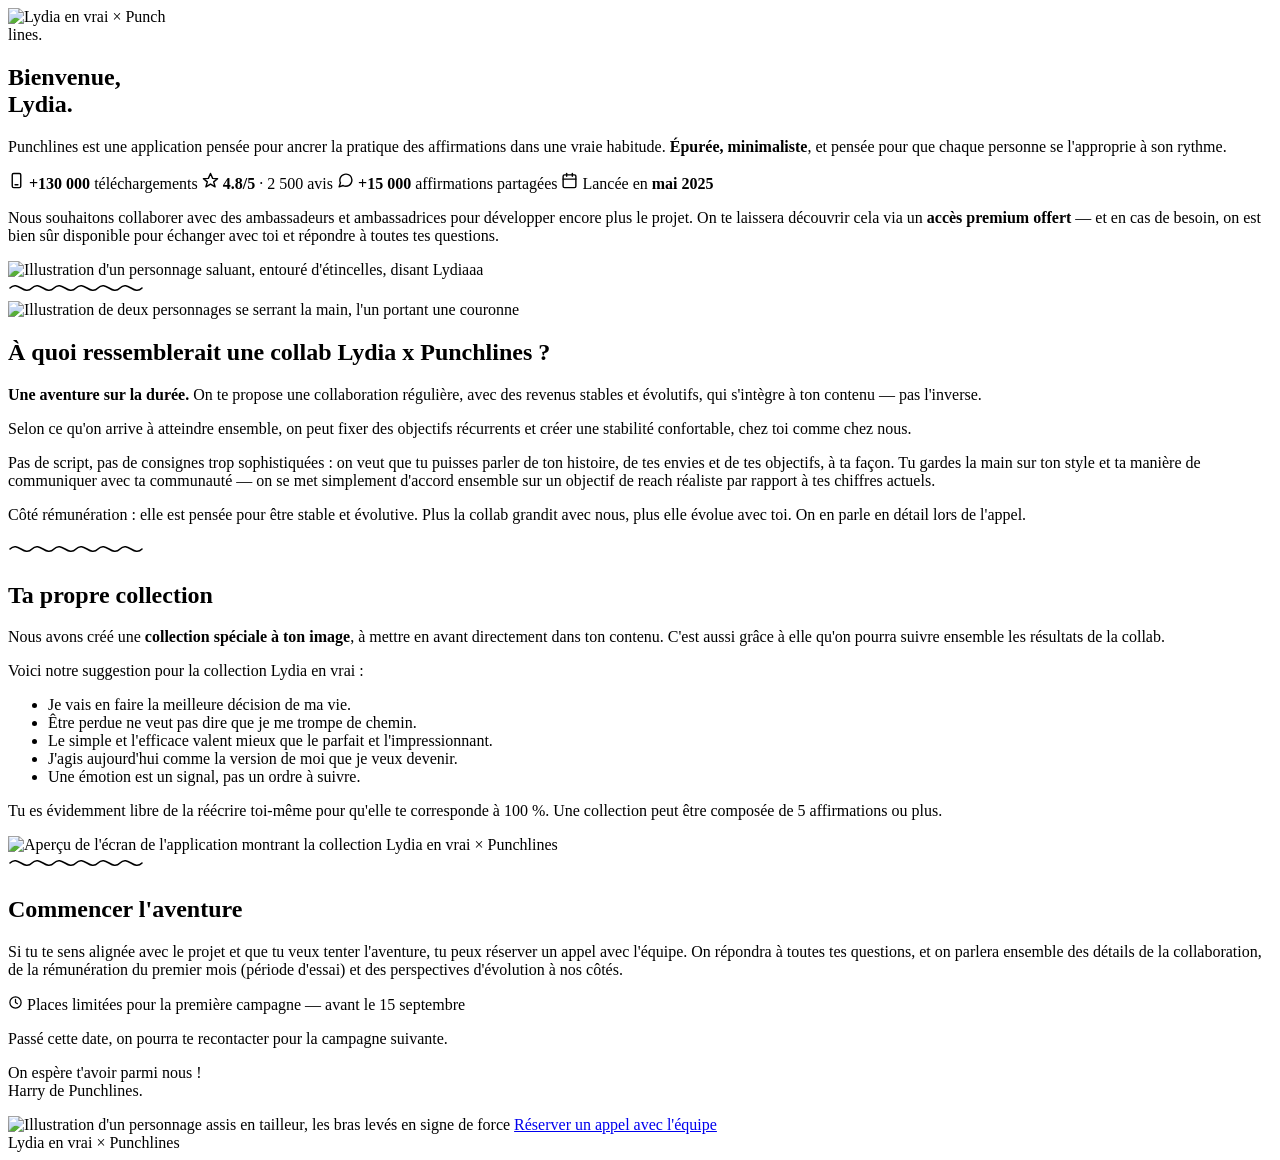
==== lydiaenvrai/index.html @ 7f435efa "Create index.html" ====
<!doctype html>
<html lang="fr">
<head>
<meta charset="UTF-8">
<meta name="viewport" content="width=device-width, initial-scale=1">
<title>Lydia en vrai × Punchlines — Une collab à ton image</title>
<meta name="description" content="Punchlines invite Lydia en vrai à rejoindre l'aventure : collab régulière, collection d'affirmations personnalisée et rémunération évolutive.">
<link rel="preconnect" href="https://fonts.googleapis.com">
<link rel="preconnect" href="https://fonts.gstatic.com" crossorigin>
<link href="https://fonts.googleapis.com/css2?family=Baloo+2:wght@500;600;700;800&family=Fraunces:ital,wght@0,600;0,700;1,500&family=Caveat:wght@600&family=Inter:wght@400;500;600&display=swap" rel="stylesheet">
<link rel="stylesheet" href="styles.css?v=5">
</head>
<body>

<header class="top wrap">
  <div class="wordmark">
    <img src="images/lydiaenvrai_logo.png" alt="Lydia en vrai" class="logo-img">
    <span class="x">×</span>
    <span class="punch">Punch<br>lines.</span>
  </div>
</header>

<main>

  <!-- HERO -->
  <section class="hero wrap">
    <div class="copy">
      <h1>Bienvenue,<br>Lydia.</h1>
      <p class="lede">
        Punchlines est une application pensée pour ancrer la pratique des affirmations
        dans une vraie habitude. <strong>Épurée, minimaliste</strong>, et pensée pour que
        chaque personne se l'approprie à son rythme.
      </p>
      <div class="stats">
        <span class="stat">
          <svg width="17" height="17" viewBox="0 0 24 24" fill="none" stroke="currentColor" stroke-width="2" stroke-linecap="round"><rect x="6" y="2" width="12" height="20" rx="2"/><line x1="10" y1="18" x2="14" y2="18"/></svg>
          <b>+130 000</b> téléchargements
        </span>
        <span class="stat">
          <svg width="17" height="17" viewBox="0 0 24 24" fill="none" stroke="currentColor" stroke-width="2" stroke-linecap="round" stroke-linejoin="round"><polygon points="12 2 15 9 22 9.5 16.5 14 18.5 21 12 17 5.5 21 7.5 14 2 9.5 9 9"/></svg>
          <b>4.8/5</b> · 2 500 avis
        </span>
        <span class="stat">
          <svg width="17" height="17" viewBox="0 0 24 24" fill="none" stroke="currentColor" stroke-width="2" stroke-linecap="round" stroke-linejoin="round"><path d="M21 11.5a8.38 8.38 0 0 1-.9 3.8 8.5 8.5 0 0 1-7.6 4.7 8.38 8.38 0 0 1-3.8-.9L3 21l1.9-5.7a8.38 8.38 0 0 1-.9-3.8 8.5 8.5 0 0 1 4.7-7.6 8.38 8.38 0 0 1 3.8-.9h.5a8.48 8.48 0 0 1 8 8v.5z"/></svg>
          <b>+15 000</b> affirmations partagées
        </span>
        <span class="stat">
          <svg width="17" height="17" viewBox="0 0 24 24" fill="none" stroke="currentColor" stroke-width="2" stroke-linecap="round" stroke-linejoin="round"><rect x="3" y="4" width="18" height="18" rx="2"/><line x1="16" y1="2" x2="16" y2="6"/><line x1="8" y1="2" x2="8" y2="6"/><line x1="3" y1="10" x2="21" y2="10"/></svg>
          Lancée en <b>mai 2025</b>
        </span>
      </div>
      <p class="lede ambass">
        Nous souhaitons collaborer avec des ambassadeurs et ambassadrices pour
        développer encore plus le projet. On te laissera découvrir cela via un
        <strong>accès premium offert</strong> — et en cas de besoin, on est bien sûr
        disponible pour échanger avec toi et répondre à toutes tes questions.
      </p>
    </div>
    <div class="hero-art">
      <img src="images/bienvenue.png" alt="Illustration d'un personnage saluant, entouré d'étincelles, disant Lydiaaa">
    </div>
  </section>

  <div class="divider" aria-hidden="true">
    <svg width="140" height="18" viewBox="0 0 140 18" fill="none" stroke="currentColor" stroke-width="1.6">
      <path d="M2 9c8-8 14 8 22 0s14 8 22 0 14 8 22 0 14 8 22 0 14 8 22 0 14 8 22 0" stroke-linecap="round"/>
    </svg>
  </div>

  <!-- COLLAB -->
  <section class="block wrap" id="collab">
    <div class="split reverse">
      <div class="art">
        <img src="images/handshake2.png" alt="Illustration de deux personnages se serrant la main, l'un portant une couronne">
      </div>
      <div class="copy">
        <h2>À quoi ressemblerait une collab Lydia x Punchlines ?</h2>
        <p>
          <strong>Une aventure sur la durée.</strong> On te propose une collaboration
          régulière, avec des revenus stables et évolutifs, qui s'intègre à ton contenu —
          pas l'inverse.
        </p>
        <p>
          Selon ce qu'on arrive à atteindre ensemble, on peut fixer des objectifs
          récurrents et créer une stabilité confortable, chez toi comme chez nous.
        </p>
        <p>
          Pas de script, pas de consignes trop sophistiquées : on veut que tu puisses
          parler de ton histoire, de tes envies et de tes objectifs, à ta façon. Tu gardes
          la main sur ton style et ta manière de communiquer avec ta communauté — on se
          met simplement d'accord ensemble sur un objectif de reach réaliste par rapport
          à tes chiffres actuels.
        </p>
        <p>
          Côté rémunération : elle est pensée pour être stable et évolutive. Plus la
          collab grandit avec nous, plus elle évolue avec toi. On en parle en détail
          lors de l'appel.
        </p>
      </div>
    </div>
  </section>

  <div class="divider" aria-hidden="true">
    <svg width="140" height="18" viewBox="0 0 140 18" fill="none" stroke="currentColor" stroke-width="1.6">
      <path d="M2 9c8-8 14 8 22 0s14 8 22 0 14 8 22 0 14 8 22 0 14 8 22 0 14 8 22 0" stroke-linecap="round"/>
    </svg>
  </div>

  <!-- COLLECTION -->
  <section class="block wrap" id="collection">
    <div class="split">
      <div class="copy">
        <h2>Ta propre collection</h2>
        <p>
          Nous avons créé une <strong>collection spéciale à ton image</strong>, à mettre
          en avant directement dans ton contenu. C'est aussi grâce à elle qu'on pourra
          suivre ensemble les résultats de la collab.
        </p>
        <p>Voici notre suggestion pour la collection Lydia en vrai :</p>
        <ul class="affirmations">
          <li>Je vais en faire la meilleure décision de ma vie.</li>
          <li>Être perdue ne veut pas dire que je me trompe de chemin.</li>
          <li>Le simple et l'efficace valent mieux que le parfait et l'impressionnant.</li>
          <li>J'agis aujourd'hui comme la version de moi que je veux devenir.</li>
          <li>Une émotion est un signal, pas un ordre à suivre.</li>
        </ul>
        <p class="note">
          Tu es évidemment libre de la réécrire toi-même pour qu'elle te corresponde à
          100&nbsp;%. Une collection peut être composée de 5 affirmations ou plus.
        </p>
      </div>
      <div class="art">
        <img src="images/illu_collection_lydia.png" alt="Aperçu de l'écran de l'application montrant la collection Lydia en vrai × Punchlines">
      </div>
    </div>
  </section>

  <div class="divider" aria-hidden="true">
    <svg width="140" height="18" viewBox="0 0 140 18" fill="none" stroke="currentColor" stroke-width="1.6">
      <path d="M2 9c8-8 14 8 22 0s14 8 22 0 14 8 22 0 14 8 22 0 14 8 22 0 14 8 22 0" stroke-linecap="round"/>
    </svg>
  </div>

  <!-- CTA -->
  <section class="block wrap" id="commencer">
    <div class="cta">
      <div class="copy">
        <h2>Commencer l'aventure</h2>
        <p>
          Si tu te sens alignée avec le projet et que tu veux tenter l'aventure, tu peux
          réserver un appel avec l'équipe. On répondra à toutes tes questions, et on
          parlera ensemble des détails de la collaboration, de la rémunération du premier
          mois (période d'essai) et des perspectives d'évolution à nos côtés.
        </p>
        <span class="deadline">
          <svg width="15" height="15" viewBox="0 0 24 24" fill="none" stroke="currentColor" stroke-width="2" stroke-linecap="round" stroke-linejoin="round"><circle cx="12" cy="12" r="9"/><polyline points="12 7 12 12 15 14"/></svg>
          Places limitées pour la première campagne — avant le 15 septembre
        </span>
        <p class="note">Passé cette date, on pourra te recontacter pour la campagne suivante.</p>
        <p class="sign">
          <span class="sign-line">On espère t'avoir parmi nous !</span><br>
          <span class="sign-name">Harry de Punchlines.</span>
        </p>
      </div>
      <div class="art">
        <img src="images/meditation.png" alt="Illustration d'un personnage assis en tailleur, les bras levés en signe de force">
        <a class="btn" href="https://calendly.com/thepunchlines-app/30min" target="_blank" rel="noopener">Réserver un appel avec l'équipe</a>
      </div>
    </div>
  </section>

</main>

<footer class="wrap">
  Lydia en vrai × Punchlines
</footer>

</body>
</html>
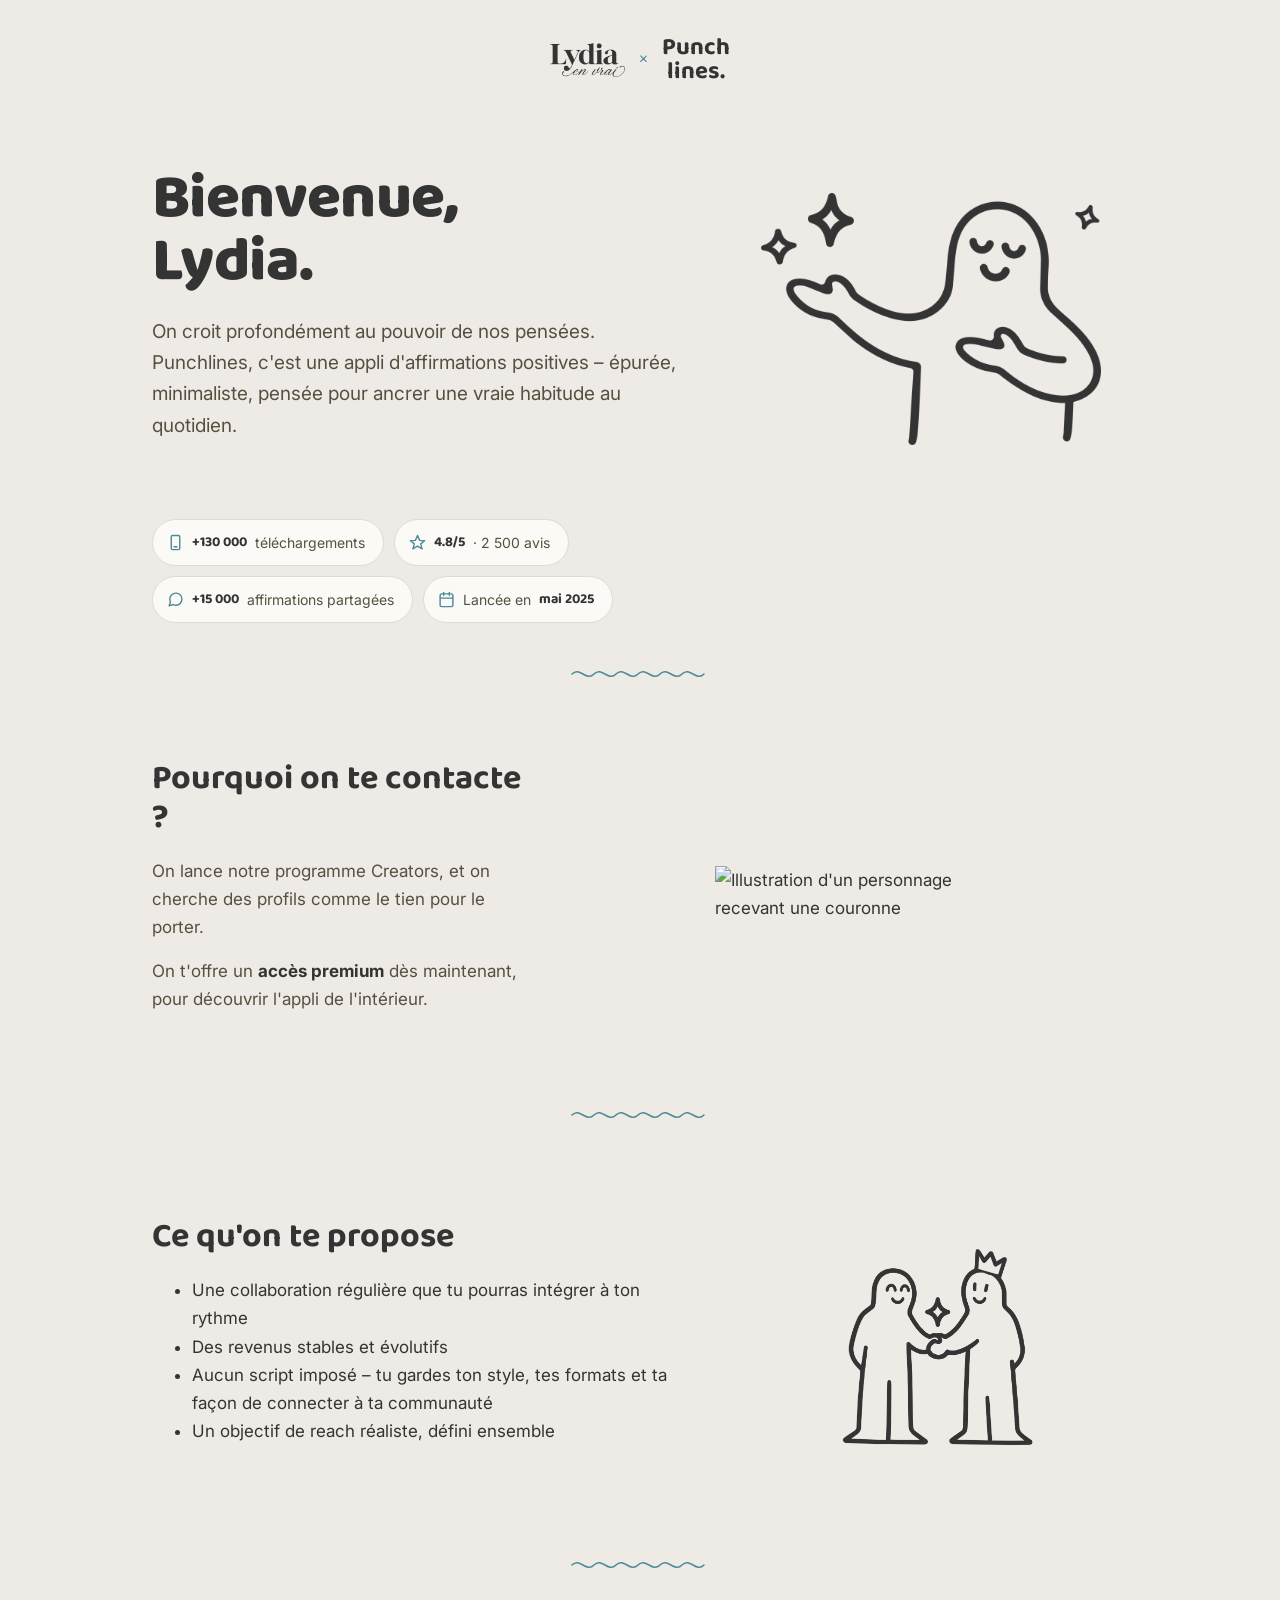
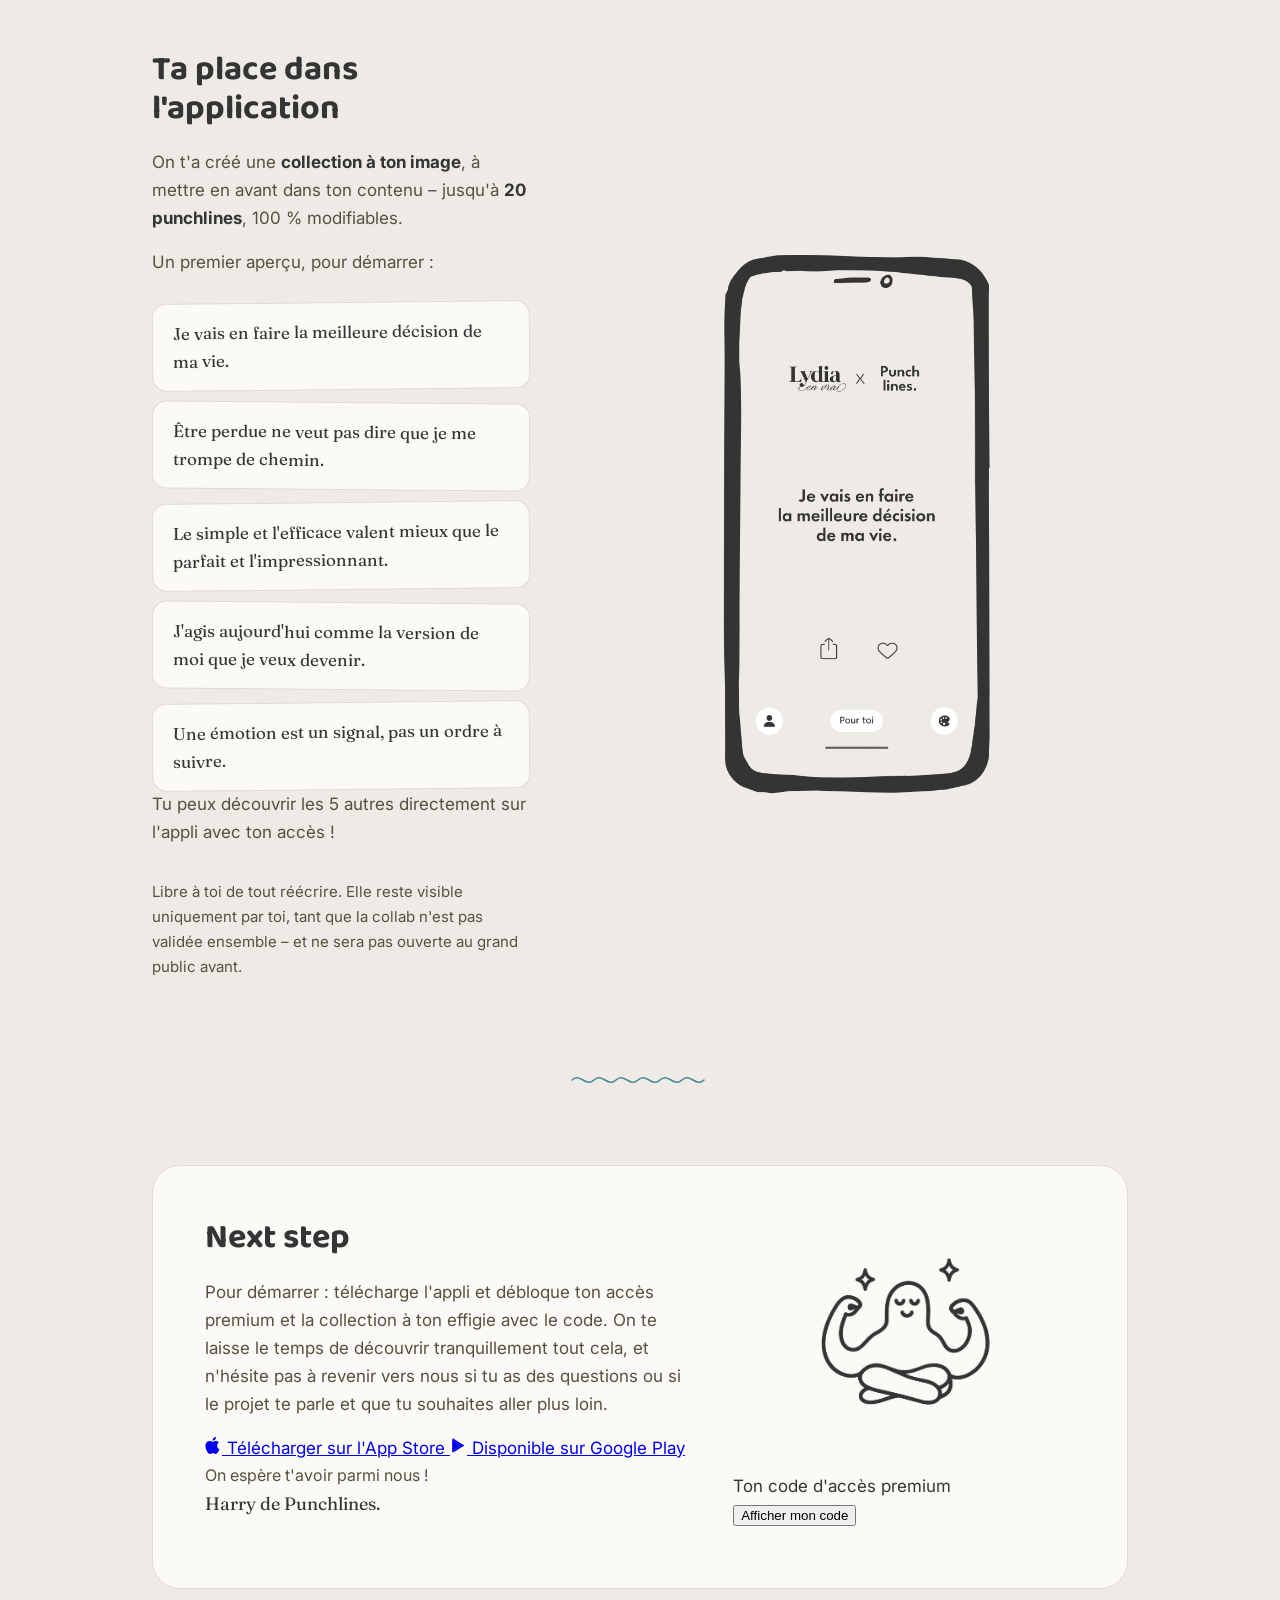
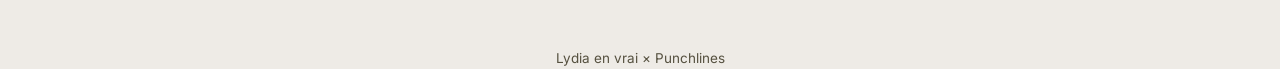
==== commit d3c9211e: "Update index.html" ====
--- a/lydiaenvrai/index.html
+++ b/lydiaenvrai/index.html
@@ -3,12 +3,12 @@
 <head>
 <meta charset="UTF-8">
 <meta name="viewport" content="width=device-width, initial-scale=1">
-<title>Lydia en vrai × Punchlines — Une collab à ton image</title>
+<title>Lydia en vrai × Punchlines – Une collab à ton image</title>
 <meta name="description" content="Punchlines invite Lydia en vrai à rejoindre l'aventure : collab régulière, collection d'affirmations personnalisée et rémunération évolutive.">
 <link rel="preconnect" href="https://fonts.googleapis.com">
 <link rel="preconnect" href="https://fonts.gstatic.com" crossorigin>
 <link href="https://fonts.googleapis.com/css2?family=Baloo+2:wght@500;600;700;800&family=Fraunces:ital,wght@0,600;0,700;1,500&family=Caveat:wght@600&family=Inter:wght@400;500;600&display=swap" rel="stylesheet">
-<link rel="stylesheet" href="styles.css?v=5">
+<link rel="stylesheet" href="styles.css?v=14">
 </head>
 <body>
 
@@ -27,75 +27,80 @@
     <div class="copy">
       <h1>Bienvenue,<br>Lydia.</h1>
       <p class="lede">
-        Punchlines est une application pensée pour ancrer la pratique des affirmations
-        dans une vraie habitude. <strong>Épurée, minimaliste</strong>, et pensée pour que
-        chaque personne se l'approprie à son rythme.
-      </p>
-      <div class="stats">
-        <span class="stat">
-          <svg width="17" height="17" viewBox="0 0 24 24" fill="none" stroke="currentColor" stroke-width="2" stroke-linecap="round"><rect x="6" y="2" width="12" height="20" rx="2"/><line x1="10" y1="18" x2="14" y2="18"/></svg>
-          <b>+130 000</b> téléchargements
-        </span>
-        <span class="stat">
-          <svg width="17" height="17" viewBox="0 0 24 24" fill="none" stroke="currentColor" stroke-width="2" stroke-linecap="round" stroke-linejoin="round"><polygon points="12 2 15 9 22 9.5 16.5 14 18.5 21 12 17 5.5 21 7.5 14 2 9.5 9 9"/></svg>
-          <b>4.8/5</b> · 2 500 avis
-        </span>
-        <span class="stat">
-          <svg width="17" height="17" viewBox="0 0 24 24" fill="none" stroke="currentColor" stroke-width="2" stroke-linecap="round" stroke-linejoin="round"><path d="M21 11.5a8.38 8.38 0 0 1-.9 3.8 8.5 8.5 0 0 1-7.6 4.7 8.38 8.38 0 0 1-3.8-.9L3 21l1.9-5.7a8.38 8.38 0 0 1-.9-3.8 8.5 8.5 0 0 1 4.7-7.6 8.38 8.38 0 0 1 3.8-.9h.5a8.48 8.48 0 0 1 8 8v.5z"/></svg>
-          <b>+15 000</b> affirmations partagées
-        </span>
-        <span class="stat">
-          <svg width="17" height="17" viewBox="0 0 24 24" fill="none" stroke="currentColor" stroke-width="2" stroke-linecap="round" stroke-linejoin="round"><rect x="3" y="4" width="18" height="18" rx="2"/><line x1="16" y1="2" x2="16" y2="6"/><line x1="8" y1="2" x2="8" y2="6"/><line x1="3" y1="10" x2="21" y2="10"/></svg>
-          Lancée en <b>mai 2025</b>
-        </span>
-      </div>
-      <p class="lede ambass">
-        Nous souhaitons collaborer avec des ambassadeurs et ambassadrices pour
-        développer encore plus le projet. On te laissera découvrir cela via un
-        <strong>accès premium offert</strong> — et en cas de besoin, on est bien sûr
-        disponible pour échanger avec toi et répondre à toutes tes questions.
+        On croit profondément au pouvoir de nos pensées. Punchlines, c'est une appli
+        d'affirmations positives – épurée, minimaliste, pensée pour ancrer une vraie
+        habitude au quotidien.
       </p>
     </div>
     <div class="hero-art">
       <img src="images/bienvenue.png" alt="Illustration d'un personnage saluant, entouré d'étincelles, disant Lydiaaa">
     </div>
-  </section>
-
-  <div class="divider" aria-hidden="true">
-    <svg width="140" height="18" viewBox="0 0 140 18" fill="none" stroke="currentColor" stroke-width="1.6">
-      <path d="M2 9c8-8 14 8 22 0s14 8 22 0 14 8 22 0 14 8 22 0 14 8 22 0 14 8 22 0" stroke-linecap="round"/>
-    </svg>
-  </div>
-
-  <!-- COLLAB -->
+    <div class="stats">
+      <span class="stat">
+        <svg width="17" height="17" viewBox="0 0 24 24" fill="none" stroke="currentColor" stroke-width="2" stroke-linecap="round"><rect x="6" y="2" width="12" height="20" rx="2"/><line x1="10" y1="18" x2="14" y2="18"/></svg>
+        <b>+130 000</b> téléchargements
+      </span>
+      <span class="stat">
+        <svg width="17" height="17" viewBox="0 0 24 24" fill="none" stroke="currentColor" stroke-width="2" stroke-linecap="round" stroke-linejoin="round"><polygon points="12 2 15 9 22 9.5 16.5 14 18.5 21 12 17 5.5 21 7.5 14 2 9.5 9 9"/></svg>
+        <b>4.8/5</b> · 2 500 avis
+      </span>
+      <span class="stat">
+        <svg width="17" height="17" viewBox="0 0 24 24" fill="none" stroke="currentColor" stroke-width="2" stroke-linecap="round" stroke-linejoin="round"><path d="M21 11.5a8.38 8.38 0 0 1-.9 3.8 8.5 8.5 0 0 1-7.6 4.7 8.38 8.38 0 0 1-3.8-.9L3 21l1.9-5.7a8.38 8.38 0 0 1-.9-3.8 8.5 8.5 0 0 1 4.7-7.6 8.38 8.38 0 0 1 3.8-.9h.5a8.48 8.48 0 0 1 8 8v.5z"/></svg>
+        <b>+15 000</b> affirmations partagées
+      </span>
+      <span class="stat">
+        <svg width="17" height="17" viewBox="0 0 24 24" fill="none" stroke="currentColor" stroke-width="2" stroke-linecap="round" stroke-linejoin="round"><rect x="3" y="4" width="18" height="18" rx="2"/><line x1="16" y1="2" x2="16" y2="6"/><line x1="8" y1="2" x2="8" y2="6"/><line x1="3" y1="10" x2="21" y2="10"/></svg>
+        Lancée en <b>mai 2025</b>
+      </span>
+    </div>
+  </section>
+
+  <div class="divider" aria-hidden="true">
+    <svg width="140" height="18" viewBox="0 0 140 18" fill="none" stroke="currentColor" stroke-width="1.6">
+      <path d="M2 9c8-8 14 8 22 0s14 8 22 0 14 8 22 0 14 8 22 0 14 8 22 0 14 8 22 0" stroke-linecap="round"/>
+    </svg>
+  </div>
+
+  <!-- POURQUOI -->
+  <section class="block wrap" id="pourquoi">
+    <div class="split reverse">
+      <div class="copy">
+        <h2>Pourquoi on te contacte ?</h2>
+        <p>
+          On lance notre programme Creators, et on cherche des profils comme le tien
+          pour le porter.
+        </p>
+        <p>
+          On t'offre un <strong>accès premium</strong> dès maintenant, pour découvrir
+          l'appli de l'intérieur.
+        </p>
+      </div>
+      <div class="art">
+        <img src="images/couronnement.png" alt="Illustration d'un personnage recevant une couronne">
+      </div>
+    </div>
+  </section>
+
+  <div class="divider" aria-hidden="true">
+    <svg width="140" height="18" viewBox="0 0 140 18" fill="none" stroke="currentColor" stroke-width="1.6">
+      <path d="M2 9c8-8 14 8 22 0s14 8 22 0 14 8 22 0 14 8 22 0 14 8 22 0 14 8 22 0" stroke-linecap="round"/>
+    </svg>
+  </div>
+
+  <!-- CE QU'ON PROPOSE -->
   <section class="block wrap" id="collab">
-    <div class="split reverse">
+    <div class="split">
+      <div class="copy">
+        <h2>Ce qu'on te propose</h2>
+        <ul class="bullets">
+          <li>Une collaboration régulière que tu pourras intégrer à ton rythme</li>
+          <li>Des revenus stables et évolutifs</li>
+          <li>Aucun script imposé – tu gardes ton style, tes formats et ta façon de connecter à ta communauté</li>
+          <li>Un objectif de reach réaliste, défini ensemble</li>
+        </ul>
+      </div>
       <div class="art">
         <img src="images/handshake2.png" alt="Illustration de deux personnages se serrant la main, l'un portant une couronne">
-      </div>
-      <div class="copy">
-        <h2>À quoi ressemblerait une collab Lydia x Punchlines ?</h2>
-        <p>
-          <strong>Une aventure sur la durée.</strong> On te propose une collaboration
-          régulière, avec des revenus stables et évolutifs, qui s'intègre à ton contenu —
-          pas l'inverse.
-        </p>
-        <p>
-          Selon ce qu'on arrive à atteindre ensemble, on peut fixer des objectifs
-          récurrents et créer une stabilité confortable, chez toi comme chez nous.
-        </p>
-        <p>
-          Pas de script, pas de consignes trop sophistiquées : on veut que tu puisses
-          parler de ton histoire, de tes envies et de tes objectifs, à ta façon. Tu gardes
-          la main sur ton style et ta manière de communiquer avec ta communauté — on se
-          met simplement d'accord ensemble sur un objectif de reach réaliste par rapport
-          à tes chiffres actuels.
-        </p>
-        <p>
-          Côté rémunération : elle est pensée pour être stable et évolutive. Plus la
-          collab grandit avec nous, plus elle évolue avec toi. On en parle en détail
-          lors de l'appel.
-        </p>
       </div>
     </div>
   </section>
@@ -108,15 +113,14 @@
 
   <!-- COLLECTION -->
   <section class="block wrap" id="collection">
-    <div class="split">
-      <div class="copy">
-        <h2>Ta propre collection</h2>
+    <div class="split reverse">
+      <div class="copy">
+        <h2>Ta place dans l'application</h2>
         <p>
-          Nous avons créé une <strong>collection spéciale à ton image</strong>, à mettre
-          en avant directement dans ton contenu. C'est aussi grâce à elle qu'on pourra
-          suivre ensemble les résultats de la collab.
-        </p>
-        <p>Voici notre suggestion pour la collection Lydia en vrai :</p>
+          On t'a créé une <strong>collection à ton image</strong>, à mettre en avant
+          dans ton contenu – jusqu'à <strong>20 punchlines</strong>, 100&nbsp;% modifiables.
+        </p>
+        <p>Un premier aperçu, pour démarrer :</p>
         <ul class="affirmations">
           <li>Je vais en faire la meilleure décision de ma vie.</li>
           <li>Être perdue ne veut pas dire que je me trompe de chemin.</li>
@@ -124,9 +128,11 @@
           <li>J'agis aujourd'hui comme la version de moi que je veux devenir.</li>
           <li>Une émotion est un signal, pas un ordre à suivre.</li>
         </ul>
+        <p class="teaser">Tu peux découvrir les 5 autres directement sur l'appli avec ton accès !</p>
         <p class="note">
-          Tu es évidemment libre de la réécrire toi-même pour qu'elle te corresponde à
-          100&nbsp;%. Une collection peut être composée de 5 affirmations ou plus.
+          Libre à toi de tout réécrire. Elle reste visible uniquement par toi, tant que
+          la collab n'est pas validée ensemble – et ne sera pas ouverte au grand public
+          avant.
         </p>
       </div>
       <div class="art">
@@ -145,18 +151,25 @@
   <section class="block wrap" id="commencer">
     <div class="cta">
       <div class="copy">
-        <h2>Commencer l'aventure</h2>
-        <p>
-          Si tu te sens alignée avec le projet et que tu veux tenter l'aventure, tu peux
-          réserver un appel avec l'équipe. On répondra à toutes tes questions, et on
-          parlera ensemble des détails de la collaboration, de la rémunération du premier
-          mois (période d'essai) et des perspectives d'évolution à nos côtés.
-        </p>
-        <span class="deadline">
-          <svg width="15" height="15" viewBox="0 0 24 24" fill="none" stroke="currentColor" stroke-width="2" stroke-linecap="round" stroke-linejoin="round"><circle cx="12" cy="12" r="9"/><polyline points="12 7 12 12 15 14"/></svg>
-          Places limitées pour la première campagne — avant le 15 septembre
-        </span>
-        <p class="note">Passé cette date, on pourra te recontacter pour la campagne suivante.</p>
+        <h2>Next step</h2>
+        <p class="cta-intro">
+          Pour démarrer : télécharge l'appli et débloque ton accès premium et la
+          collection à ton effigie avec le code. On te laisse le temps de découvrir
+          tranquillement tout cela, et n'hésite pas à revenir vers nous si tu as des
+          questions ou si le projet te parle et que tu souhaites aller plus loin.
+        </p>
+
+        <div class="stores">
+          <a class="store-btn" href="https://apps.apple.com/app/apple-store/id6744821000?pt=125279170&ct=website&mt=8" target="_blank" rel="noopener">
+            <svg width="17" height="17" viewBox="0 0 24 24" fill="currentColor"><path d="M17.05 12.536c-.03-3.06 2.497-4.53 2.61-4.6-1.424-2.08-3.636-2.365-4.42-2.398-1.883-.19-3.674 1.11-4.63 1.11-.958 0-2.428-1.083-3.99-1.053-2.053.03-3.944 1.194-5 3.037-2.133 3.698-.546 9.176 1.532 12.18 1.017 1.47 2.23 3.116 3.82 3.057 1.535-.062 2.114-.98 3.97-.98 1.856 0 2.38.98 4 .95 1.653-.03 2.7-1.5 3.71-2.98 1.17-1.71 1.65-3.37 1.68-3.45-.037-.017-3.22-1.237-3.25-4.9zM14.24 3.66c.84-1.02 1.41-2.44 1.25-3.86-1.21.05-2.68.81-3.55 1.83-.78.9-1.47 2.35-1.28 3.73 1.35.1 2.73-.68 3.58-1.7z"/></svg>
+            Télécharger sur l'App Store
+          </a>
+          <a class="store-btn" href="https://play.google.com/store/apps/details?id=fr.harryjmg.punchlines" target="_blank" rel="noopener">
+            <svg width="17" height="17" viewBox="0 0 24 24" fill="currentColor"><path d="M3.6 2.6c-.35.35-.55.85-.55 1.5v15.8c0 .65.2 1.15.55 1.5l.1.08L12.6 12v-.2L3.7 2.52l-.1.08z"/><path d="M15.5 15l-2.9-2.9v-.2l2.9-2.9.07.04 3.44 1.96c.98.56.98 1.44 0 2l-3.44 1.96-.07.04z"/><path d="M15.57 14.96 12.6 12 3.7 21.48c.34.36.9.4 1.53.05l10.34-6.57"/><path d="M15.57 9.04 5.23 2.47c-.63-.35-1.19-.3-1.53.06L12.6 12l2.97-2.96z"/></svg>
+            Disponible sur Google Play
+          </a>
+        </div>
+
         <p class="sign">
           <span class="sign-line">On espère t'avoir parmi nous !</span><br>
           <span class="sign-name">Harry de Punchlines.</span>
@@ -164,7 +177,11 @@
       </div>
       <div class="art">
         <img src="images/meditation.png" alt="Illustration d'un personnage assis en tailleur, les bras levés en signe de force">
-        <a class="btn" href="https://calendly.com/thepunchlines-app/30min" target="_blank" rel="noopener">Réserver un appel avec l'équipe</a>
+        <div class="promo">
+          <span class="promo-label">Ton code d'accès premium</span>
+          <button type="button" id="revealCode" class="promo-reveal">Afficher mon code</button>
+          <span class="promo-code" id="promoCode" hidden>LYDIAENVRAI-67ACZU</span>
+        </div>
       </div>
     </div>
   </section>
@@ -175,5 +192,65 @@
   Lydia en vrai × Punchlines
 </footer>
 
+<script>
+  (function () {
+    var revealBtn = document.getElementById('revealCode');
+    var promoCode = document.getElementById('promoCode');
+    if (!revealBtn || !promoCode) return;
+
+    var colors = ['#4e8b99', '#343434', '#c2932f', '#d98d80', '#fbfaf6'];
+
+    function burstConfetti(originEl) {
+      var rect = originEl.getBoundingClientRect();
+      var originX = rect.left + rect.width / 2;
+      var originY = rect.top + rect.height / 2;
+      var count = 26;
+
+      for (var i = 0; i < count; i++) {
+        var piece = document.createElement('span');
+        var size = 6 + Math.random() * 5;
+        var angle = Math.random() * Math.PI * 2;
+        var distance = 60 + Math.random() * 90;
+        var dx = Math.cos(angle) * distance;
+        var dy = Math.sin(angle) * distance - 40;
+        var rotate = Math.random() * 360;
+        var color = colors[Math.floor(Math.random() * colors.length)];
+        var isCircle = Math.random() > 0.5;
+
+        piece.style.position = 'fixed';
+        piece.style.left = originX + 'px';
+        piece.style.top = originY + 'px';
+        piece.style.width = size + 'px';
+        piece.style.height = (isCircle ? size : size * 0.6) + 'px';
+        piece.style.background = color;
+        piece.style.borderRadius = isCircle ? '50%' : '2px';
+        piece.style.pointerEvents = 'none';
+        piece.style.zIndex = '9999';
+        piece.style.opacity = '1';
+        piece.style.transform = 'translate(-50%, -50%) rotate(0deg)';
+        piece.style.transition = 'transform 0.8s cubic-bezier(.2,.7,.3,1), opacity 0.8s ease';
+        document.body.appendChild(piece);
+
+        requestAnimationFrame(function (p, tx, ty, rot) {
+          return function () {
+            p.style.transform = 'translate(calc(-50% + ' + tx + 'px), calc(-50% + ' + ty + 'px)) rotate(' + rot + 'deg)';
+            p.style.opacity = '0';
+          };
+        }(piece, dx, dy, rotate));
+
+        (function (p) {
+          setTimeout(function () { p.remove(); }, 850);
+        })(piece);
+      }
+    }
+
+    revealBtn.addEventListener('click', function () {
+      revealBtn.hidden = true;
+      promoCode.hidden = false;
+      burstConfetti(promoCode);
+    });
+  })();
+</script>
+
 </body>
 </html>
--- a/lydiaenvrai/styles.css
+++ b/lydiaenvrai/styles.css
@@ -0,0 +1,366 @@
+/* ---------------------------------------------------
+   Lydia en vrai × Punchlines — collab pitch page
+--------------------------------------------------- */
+
+:root {
+  --cream: #eeebe6;
+  --cream-deep: #e0dbd0;
+  --paper: #fbfaf6;
+  --ink: #343434;
+  --heading: #343434;
+  --ink-soft: #55503f;
+  --gold: #c2932f;
+  --gold-deep: #4e8b99;
+  --rose: #d98d80;
+
+  --serif: "Fraunces", "Iowan Old Style", serif;
+  --script: "Caveat", cursive;
+  --display: "Baloo 2", sans-serif;
+  --body: "Inter", sans-serif;
+
+  --max: 1040px;
+}
+
+* { box-sizing: border-box; }
+
+html {
+  scroll-behavior: smooth;
+  overflow-x: hidden;
+}
+
+body {
+  margin: 0;
+  background: var(--cream);
+  color: var(--ink);
+  font-family: var(--body);
+  font-size: 17px;
+  line-height: 1.65;
+  -webkit-font-smoothing: antialiased;
+  overflow-x: hidden;
+}
+
+img { max-width: 100%; display: block; }
+
+.wrap {
+  max-width: var(--max);
+  margin: 0 auto;
+  padding: 0 32px;
+}
+
+@media (prefers-reduced-motion: reduce) {
+  * { animation: none !important; transition: none !important; }
+}
+
+/* ---------- focus ---------- */
+a:focus-visible,
+button:focus-visible {
+  outline: 3px solid var(--gold-deep);
+  outline-offset: 3px;
+}
+
+/* ---------- header / wordmark ---------- */
+.top {
+  padding-top: 36px;
+  padding-bottom: 26px;
+  text-align: center;
+}
+
+.wordmark {
+  display: inline-flex;
+  align-items: center;
+  gap: 14px;
+}
+
+.wordmark .logo-img {
+  height: 34px;
+  width: auto;
+}
+
+.wordmark .x {
+  color: var(--gold-deep);
+  font-family: var(--display);
+  font-size: 18px;
+}
+
+.wordmark .punch {
+  font-family: var(--display);
+  font-weight: 700;
+  font-size: 24px;
+  line-height: 1;
+  color: var(--heading);
+}
+
+/* ---------- hero ---------- */
+.hero {
+  padding-top: 56px;
+  padding-bottom: 24px;
+  display: grid;
+  grid-template-columns: 1.15fr 0.85fr;
+  gap: 48px;
+  align-items: center;
+}
+
+.hero h1 {
+  font-family: var(--display);
+  font-weight: 800;
+  font-size: clamp(40px, 5.4vw, 62px);
+  line-height: 1.02;
+  margin: 0 0 22px;
+  letter-spacing: -0.01em;
+  color: var(--heading);
+}
+
+.hero .lede {
+  font-size: 19px;
+  color: var(--ink-soft);
+  max-width: 46ch;
+  margin: 0 0 30px;
+}
+
+.hero .lede strong {
+  color: var(--ink);
+  font-weight: 600;
+}
+
+.hero-art {
+  justify-self: center;
+}
+
+.hero-art img {
+  width: 100%;
+  max-width: 340px;
+}
+
+/* stat pills */
+.stats {
+  display: flex;
+  flex-wrap: wrap;
+  gap: 10px;
+}
+
+.stat {
+  background: var(--paper);
+  border: 1px solid var(--cream-deep);
+  border-radius: 999px;
+  padding: 11px 18px 11px 14px;
+  display: inline-flex;
+  align-items: center;
+  gap: 8px;
+  font-size: 14px;
+  color: var(--ink-soft);
+  white-space: nowrap;
+}
+
+.stat svg { flex: none; color: var(--gold-deep); }
+
+.stat b {
+  color: var(--ink);
+  font-family: var(--display);
+  font-weight: 700;
+}
+
+.lede.ambass {
+  margin-top: 26px;
+  margin-bottom: 0;
+}
+
+/* ---------- divider ---------- */
+.divider {
+  display: flex;
+  justify-content: center;
+  padding: 18px 0;
+  color: var(--gold-deep);
+}
+
+/* ---------- sections ---------- */
+section.block {
+  padding-top: 58px;
+  padding-bottom: 58px;
+}
+
+.block h2 {
+  font-family: var(--display);
+  font-weight: 700;
+  font-size: clamp(26px, 3vw, 34px);
+  line-height: 1.15;
+  margin: 0 0 20px;
+  max-width: 22ch;
+  color: var(--heading);
+}
+
+.block p {
+  color: var(--ink-soft);
+  max-width: 62ch;
+  margin: 0 0 16px;
+}
+
+.block p strong { color: var(--ink); }
+
+.split {
+  display: grid;
+  grid-template-columns: 1.3fr 0.9fr;
+  gap: 52px;
+  align-items: center;
+}
+
+.split.reverse {
+  grid-template-columns: 0.9fr 1.3fr;
+}
+.split.reverse .art { order: 2; }
+.split.reverse .copy { order: 1; }
+
+.art img {
+  max-width: 280px;
+  margin: 0 auto;
+}
+
+/* ---------- collection cards ---------- */
+.affirmations {
+  list-style: none;
+  margin: 26px 0 0;
+  padding: 0;
+  display: grid;
+  gap: 12px;
+}
+
+.affirmations li {
+  background: var(--paper);
+  border: 1px solid var(--cream-deep);
+  border-radius: 14px;
+  padding: 15px 20px;
+  font-family: var(--serif);
+  font-size: 17px;
+  color: var(--ink);
+}
+
+.affirmations li:nth-child(odd)  { transform: rotate(-0.6deg); }
+.affirmations li:nth-child(even) { transform: rotate(0.5deg); }
+
+.note {
+  margin-top: 26px;
+  font-size: 15px;
+  color: var(--ink-soft);
+}
+
+#collection .note {
+  margin-top: 34px;
+}
+
+/* ---------- CTA ---------- */
+.cta {
+  background: var(--paper);
+  border: 1px solid var(--cream-deep);
+  border-radius: 28px;
+  padding: 52px;
+  display: grid;
+  grid-template-columns: 1fr 0.7fr;
+  gap: 40px;
+  align-items: center;
+}
+
+.cta .art img { max-width: 220px; }
+
+.cta h2 { max-width: 18ch; }
+
+.deadline {
+  display: inline-flex;
+  align-items: center;
+  gap: 8px;
+  background: var(--cream);
+  border: 1px solid var(--cream-deep);
+  color: var(--gold-deep);
+  border-radius: 999px;
+  padding: 7px 16px;
+  font-size: 14px;
+  font-weight: 600;
+  margin: 6px 0 22px;
+}
+
+.btn {
+  display: inline-block;
+  background: var(--ink);
+  color: var(--paper);
+  font-family: var(--display);
+  font-weight: 600;
+  font-size: 16px;
+  text-decoration: none;
+  padding: 15px 30px;
+  border-radius: 999px;
+  transition: transform 0.15s ease, background 0.15s ease;
+}
+
+.btn:hover {
+  background: var(--gold-deep);
+  transform: translateY(-1px);
+}
+
+.cta .art {
+  display: flex;
+  flex-direction: column;
+  align-items: center;
+  gap: 26px;
+}
+
+.sign {
+  margin-top: 34px;
+  font-size: 16px;
+  line-height: 1.7;
+  color: var(--ink-soft);
+}
+
+.sign-line {
+  font-family: var(--body);
+}
+
+.sign-name {
+  font-family: var(--serif);
+  font-size: 18px;
+  color: var(--ink);
+}
+
+/* ---------- footer ---------- */
+footer {
+  padding: 40px 0 60px;
+  text-align: center;
+  color: var(--ink-soft);
+  font-size: 13.5px;
+}
+
+/* ---------- responsive ---------- */
+@media (max-width: 820px) {
+  .hero,
+  .split,
+  .split.reverse,
+  .cta {
+    grid-template-columns: 1fr;
+  }
+  .split.reverse .art,
+  .split.reverse .copy,
+  .split .art {
+    order: 0;
+  }
+  .hero-art { order: -1; }
+  .hero-art img { max-width: 168px; margin: 0 auto; }
+  .cta { padding: 34px 26px; border-radius: 22px; }
+  .art img { max-width: 200px; }
+}
+
+@media (max-width: 640px) {
+  .wrap { padding: 0 24px; }
+  section.block { padding-top: 44px; padding-bottom: 44px; }
+  .top { padding-top: 28px; padding-bottom: 24px; }
+  .hero { padding-top: 0; padding-bottom: 20px; gap: 36px; }
+  .hero-art img { transform: translateX(-14px); }
+  .affirmations li:nth-child(odd),
+  .affirmations li:nth-child(even) {
+    transform: none;
+  }
+  .cta { padding: 28px 20px; }
+}
+
+@media (max-width: 520px) {
+  .wrap { padding: 0 20px; }
+  .wordmark .logo-img { height: 26px; }
+  .wordmark .punch { font-size: 17px; }
+  .wordmark .x { font-size: 15px; }
+}
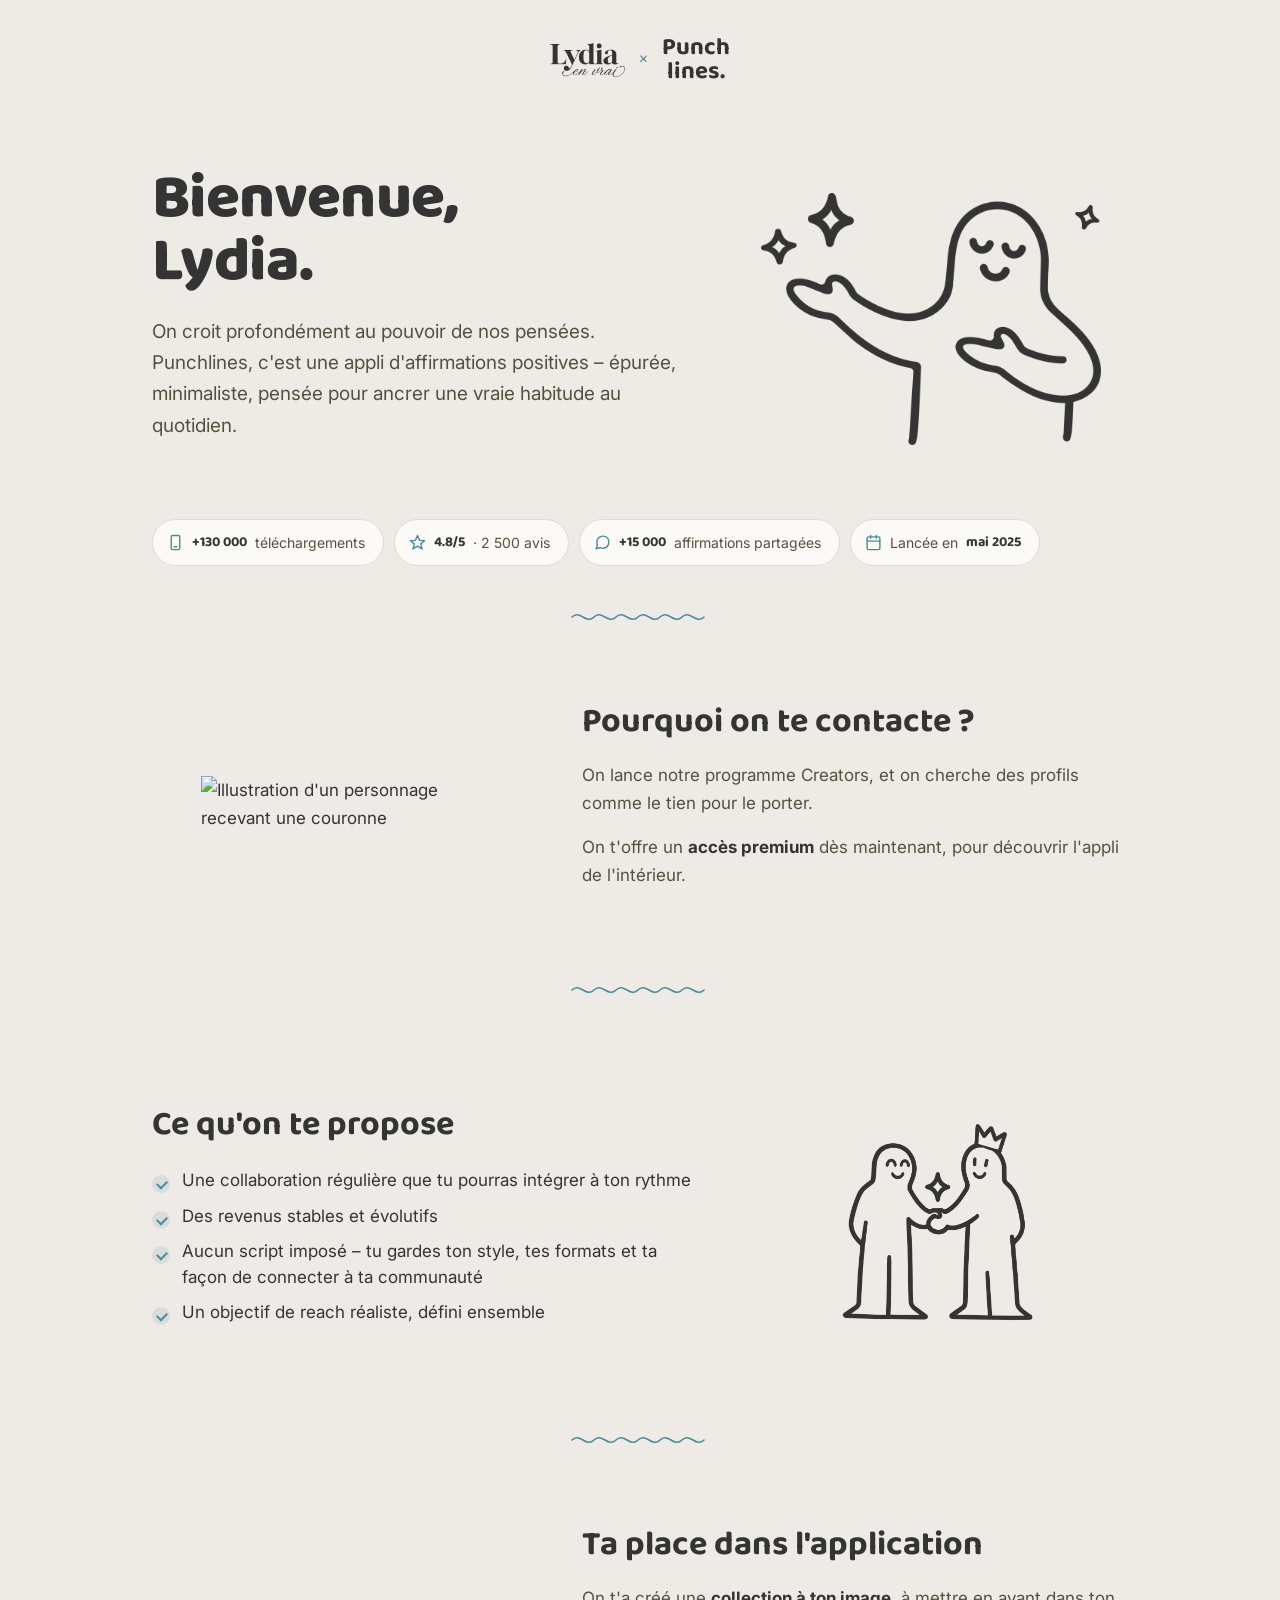
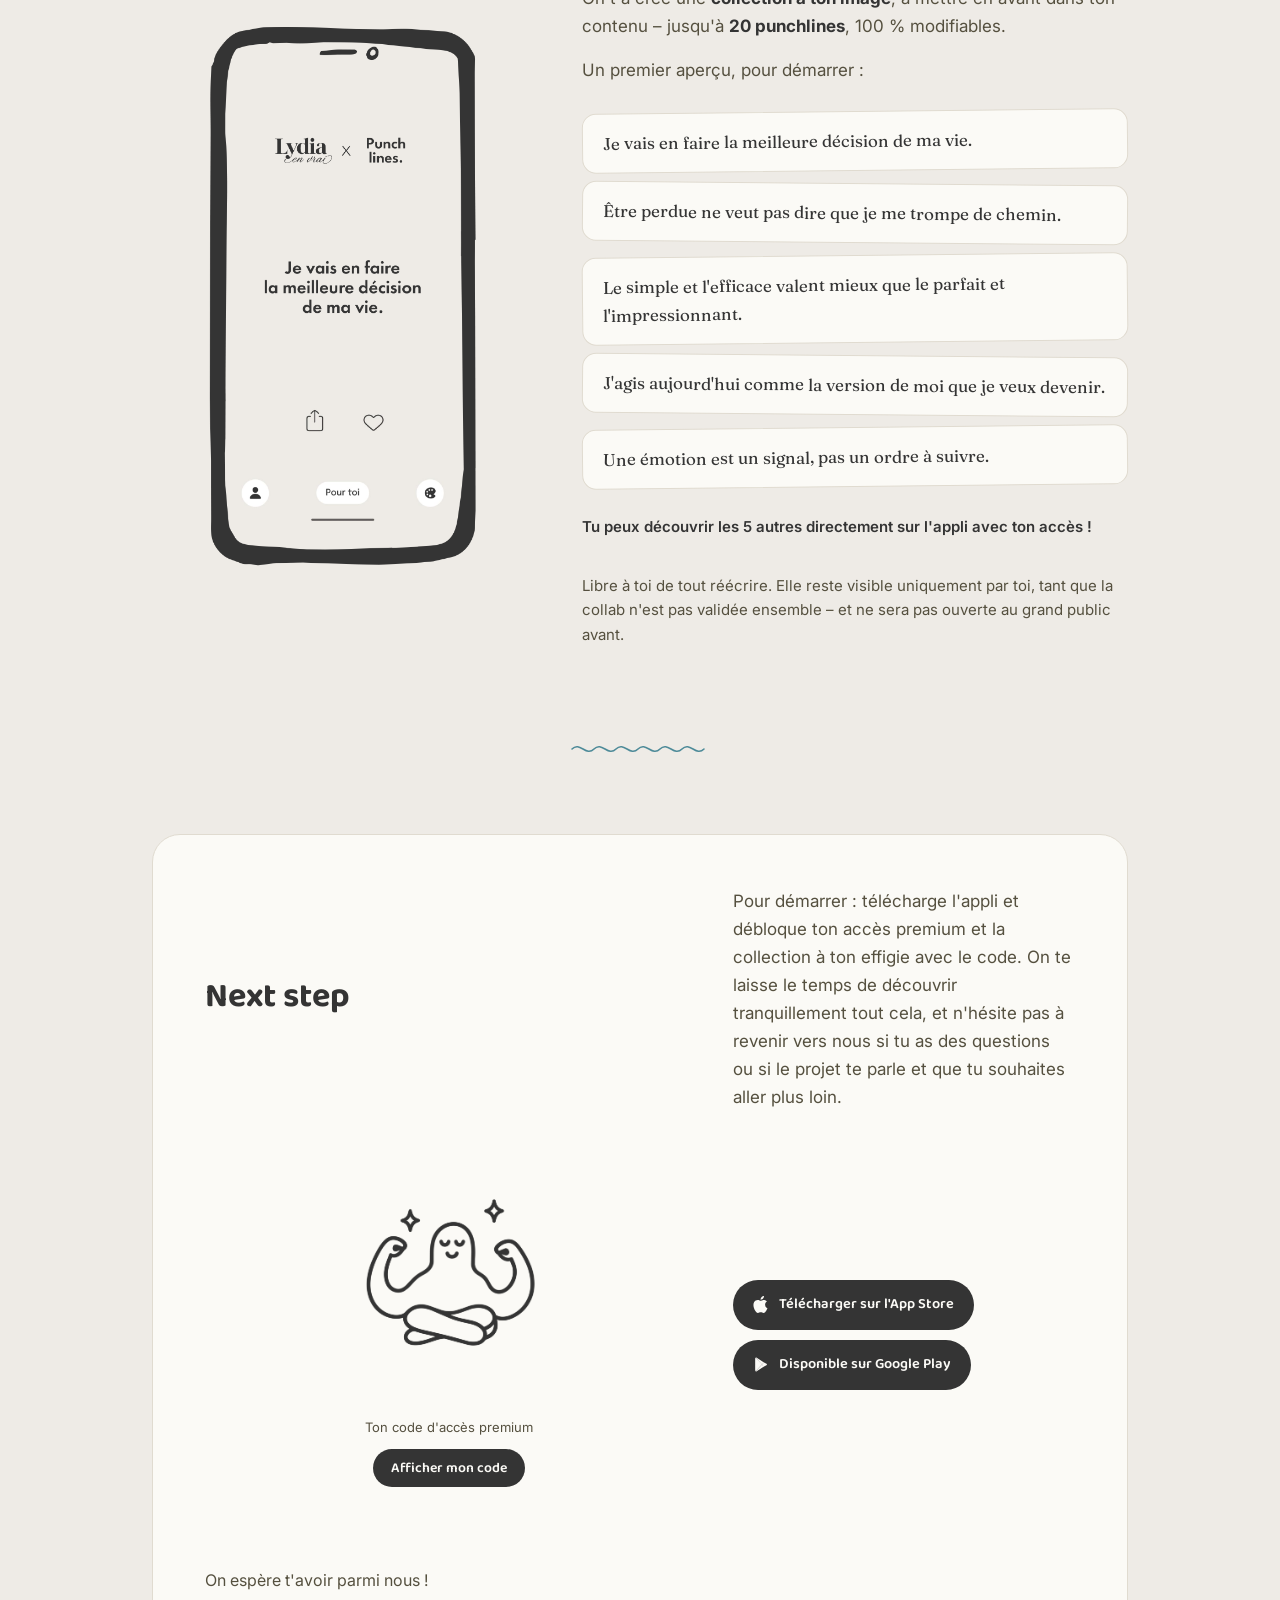
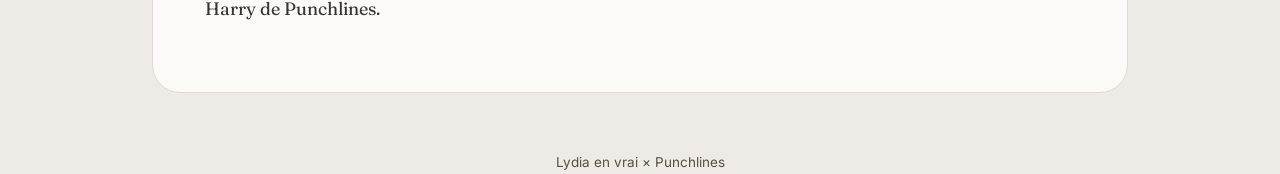
==== commit 35454bed: "Update index.html" ====
--- a/lydiaenvrai/index.html
+++ b/lydiaenvrai/index.html
@@ -8,7 +8,7 @@
 <link rel="preconnect" href="https://fonts.googleapis.com">
 <link rel="preconnect" href="https://fonts.gstatic.com" crossorigin>
 <link href="https://fonts.googleapis.com/css2?family=Baloo+2:wght@500;600;700;800&family=Fraunces:ital,wght@0,600;0,700;1,500&family=Caveat:wght@600&family=Inter:wght@400;500;600&display=swap" rel="stylesheet">
-<link rel="stylesheet" href="styles.css?v=14">
+<link rel="stylesheet" href="styles.css?v=16">
 </head>
 <body>
 
@@ -150,31 +150,14 @@
   <!-- CTA -->
   <section class="block wrap" id="commencer">
     <div class="cta">
-      <div class="copy">
-        <h2>Next step</h2>
-        <p class="cta-intro">
-          Pour démarrer : télécharge l'appli et débloque ton accès premium et la
-          collection à ton effigie avec le code. On te laisse le temps de découvrir
-          tranquillement tout cela, et n'hésite pas à revenir vers nous si tu as des
-          questions ou si le projet te parle et que tu souhaites aller plus loin.
-        </p>
-
-        <div class="stores">
-          <a class="store-btn" href="https://apps.apple.com/app/apple-store/id6744821000?pt=125279170&ct=website&mt=8" target="_blank" rel="noopener">
-            <svg width="17" height="17" viewBox="0 0 24 24" fill="currentColor"><path d="M17.05 12.536c-.03-3.06 2.497-4.53 2.61-4.6-1.424-2.08-3.636-2.365-4.42-2.398-1.883-.19-3.674 1.11-4.63 1.11-.958 0-2.428-1.083-3.99-1.053-2.053.03-3.944 1.194-5 3.037-2.133 3.698-.546 9.176 1.532 12.18 1.017 1.47 2.23 3.116 3.82 3.057 1.535-.062 2.114-.98 3.97-.98 1.856 0 2.38.98 4 .95 1.653-.03 2.7-1.5 3.71-2.98 1.17-1.71 1.65-3.37 1.68-3.45-.037-.017-3.22-1.237-3.25-4.9zM14.24 3.66c.84-1.02 1.41-2.44 1.25-3.86-1.21.05-2.68.81-3.55 1.83-.78.9-1.47 2.35-1.28 3.73 1.35.1 2.73-.68 3.58-1.7z"/></svg>
-            Télécharger sur l'App Store
-          </a>
-          <a class="store-btn" href="https://play.google.com/store/apps/details?id=fr.harryjmg.punchlines" target="_blank" rel="noopener">
-            <svg width="17" height="17" viewBox="0 0 24 24" fill="currentColor"><path d="M3.6 2.6c-.35.35-.55.85-.55 1.5v15.8c0 .65.2 1.15.55 1.5l.1.08L12.6 12v-.2L3.7 2.52l-.1.08z"/><path d="M15.5 15l-2.9-2.9v-.2l2.9-2.9.07.04 3.44 1.96c.98.56.98 1.44 0 2l-3.44 1.96-.07.04z"/><path d="M15.57 14.96 12.6 12 3.7 21.48c.34.36.9.4 1.53.05l10.34-6.57"/><path d="M15.57 9.04 5.23 2.47c-.63-.35-1.19-.3-1.53.06L12.6 12l2.97-2.96z"/></svg>
-            Disponible sur Google Play
-          </a>
-        </div>
-
-        <p class="sign">
-          <span class="sign-line">On espère t'avoir parmi nous !</span><br>
-          <span class="sign-name">Harry de Punchlines.</span>
-        </p>
-      </div>
+      <h2>Next step</h2>
+      <p class="cta-intro">
+        Pour démarrer : télécharge l'appli et débloque ton accès premium et la
+        collection à ton effigie avec le code. On te laisse le temps de découvrir
+        tranquillement tout cela, et n'hésite pas à revenir vers nous si tu as des
+        questions ou si le projet te parle et que tu souhaites aller plus loin.
+      </p>
+
       <div class="art">
         <img src="images/meditation.png" alt="Illustration d'un personnage assis en tailleur, les bras levés en signe de force">
         <div class="promo">
@@ -183,6 +166,22 @@
           <span class="promo-code" id="promoCode" hidden>LYDIAENVRAI-67ACZU</span>
         </div>
       </div>
+
+      <div class="stores">
+        <a class="store-btn" href="https://apps.apple.com/app/apple-store/id6744821000?pt=125279170&ct=website&mt=8" target="_blank" rel="noopener">
+          <svg width="17" height="17" viewBox="0 0 24 24" fill="currentColor"><path d="M17.05 12.536c-.03-3.06 2.497-4.53 2.61-4.6-1.424-2.08-3.636-2.365-4.42-2.398-1.883-.19-3.674 1.11-4.63 1.11-.958 0-2.428-1.083-3.99-1.053-2.053.03-3.944 1.194-5 3.037-2.133 3.698-.546 9.176 1.532 12.18 1.017 1.47 2.23 3.116 3.82 3.057 1.535-.062 2.114-.98 3.97-.98 1.856 0 2.38.98 4 .95 1.653-.03 2.7-1.5 3.71-2.98 1.17-1.71 1.65-3.37 1.68-3.45-.037-.017-3.22-1.237-3.25-4.9zM14.24 3.66c.84-1.02 1.41-2.44 1.25-3.86-1.21.05-2.68.81-3.55 1.83-.78.9-1.47 2.35-1.28 3.73 1.35.1 2.73-.68 3.58-1.7z"/></svg>
+          Télécharger sur l'App Store
+        </a>
+        <a class="store-btn" href="https://play.google.com/store/apps/details?id=fr.harryjmg.punchlines" target="_blank" rel="noopener">
+          <svg width="17" height="17" viewBox="0 0 24 24" fill="currentColor"><path d="M3.6 2.6c-.35.35-.55.85-.55 1.5v15.8c0 .65.2 1.15.55 1.5l.1.08L12.6 12v-.2L3.7 2.52l-.1.08z"/><path d="M15.5 15l-2.9-2.9v-.2l2.9-2.9.07.04 3.44 1.96c.98.56.98 1.44 0 2l-3.44 1.96-.07.04z"/><path d="M15.57 14.96 12.6 12 3.7 21.48c.34.36.9.4 1.53.05l10.34-6.57"/><path d="M15.57 9.04 5.23 2.47c-.63-.35-1.19-.3-1.53.06L12.6 12l2.97-2.96z"/></svg>
+          Disponible sur Google Play
+        </a>
+      </div>
+
+      <p class="sign">
+        <span class="sign-line">On espère t'avoir parmi nous !</span><br>
+        <span class="sign-name">Harry de Punchlines.</span>
+      </p>
     </div>
   </section>
 
--- a/lydiaenvrai/styles.css
+++ b/lydiaenvrai/styles.css
@@ -1,5 +1,5 @@
 /* ---------------------------------------------------
-   Lydia en vrai × Punchlines — collab pitch page
+   Lydia en vrai × Punchlines – collab pitch page
 --------------------------------------------------- */
 
 :root {
@@ -133,6 +133,7 @@
 
 /* stat pills */
 .stats {
+  grid-column: 1 / -1;
   display: flex;
   flex-wrap: wrap;
   gap: 10px;
@@ -206,8 +207,8 @@
 .split.reverse {
   grid-template-columns: 0.9fr 1.3fr;
 }
-.split.reverse .art { order: 2; }
-.split.reverse .copy { order: 1; }
+.split.reverse .art { order: 1; }
+.split.reverse .copy { order: 2; }
 
 .art img {
   max-width: 280px;
@@ -236,8 +237,56 @@
 .affirmations li:nth-child(odd)  { transform: rotate(-0.6deg); }
 .affirmations li:nth-child(even) { transform: rotate(0.5deg); }
 
+/* scannable bullet list */
+.bullets {
+  list-style: none;
+  margin: 24px 0 0;
+  padding: 0;
+  display: grid;
+  gap: 10px;
+}
+
+.bullets li {
+  position: relative;
+  padding-left: 30px;
+  font-size: 17px;
+  color: var(--ink);
+  line-height: 1.5;
+}
+
+.bullets li::before {
+  content: "";
+  position: absolute;
+  left: 0;
+  top: 7px;
+  width: 18px;
+  height: 18px;
+  border-radius: 50%;
+  background: var(--gold-deep);
+  opacity: 0.15;
+}
+
+.bullets li::after {
+  content: "";
+  position: absolute;
+  left: 5px;
+  top: 12px;
+  width: 8px;
+  height: 5px;
+  border-left: 2px solid var(--gold-deep);
+  border-bottom: 2px solid var(--gold-deep);
+  transform: rotate(-45deg);
+}
+
+#collection .teaser {
+  margin-top: 28px;
+  font-size: 15px;
+  color: var(--ink);
+  font-weight: 600;
+}
+
 .note {
-  margin-top: 26px;
+  margin-top: 12px;
   font-size: 15px;
   color: var(--ink-soft);
 }
@@ -276,20 +325,73 @@
   margin: 6px 0 22px;
 }
 
-.btn {
-  display: inline-block;
+.promo {
+  display: flex;
+  flex-direction: column;
+  align-items: center;
+  gap: 10px;
+  margin-top: 6px;
+  text-align: center;
+}
+
+.promo-label {
+  font-size: 13px;
+  color: var(--ink-soft);
+}
+
+.promo-code {
+  font-family: var(--display);
+  font-weight: 700;
+  font-size: 15px;
+  color: var(--ink);
+  background: var(--cream);
+  border: 1px dashed var(--cream-deep);
+  border-radius: 8px;
+  padding: 5px 12px;
+  letter-spacing: 0.02em;
+}
+
+.promo-reveal {
+  font-family: var(--display);
+  font-weight: 600;
+  font-size: 14px;
+  color: var(--paper);
+  background: var(--ink);
+  border: none;
+  border-radius: 999px;
+  padding: 8px 18px;
+  cursor: pointer;
+  transition: background 0.15s ease, transform 0.15s ease;
+}
+
+.promo-reveal:hover {
+  background: var(--gold-deep);
+  transform: translateY(-1px);
+}
+
+.stores {
+  display: flex;
+  flex-wrap: wrap;
+  gap: 10px;
+  margin-top: 16px;
+}
+
+.store-btn {
+  display: inline-flex;
+  align-items: center;
+  gap: 9px;
   background: var(--ink);
   color: var(--paper);
   font-family: var(--display);
   font-weight: 600;
-  font-size: 16px;
+  font-size: 14.5px;
   text-decoration: none;
-  padding: 15px 30px;
+  padding: 13px 20px;
   border-radius: 999px;
   transition: transform 0.15s ease, background 0.15s ease;
 }
 
-.btn:hover {
+.store-btn:hover {
   background: var(--gold-deep);
   transform: translateY(-1px);
 }
@@ -298,11 +400,11 @@
   display: flex;
   flex-direction: column;
   align-items: center;
-  gap: 26px;
-}
-
-.sign {
-  margin-top: 34px;
+  gap: 24px;
+}
+
+.cta .sign {
+  margin-top: 40px;
   font-size: 16px;
   line-height: 1.7;
   color: var(--ink-soft);
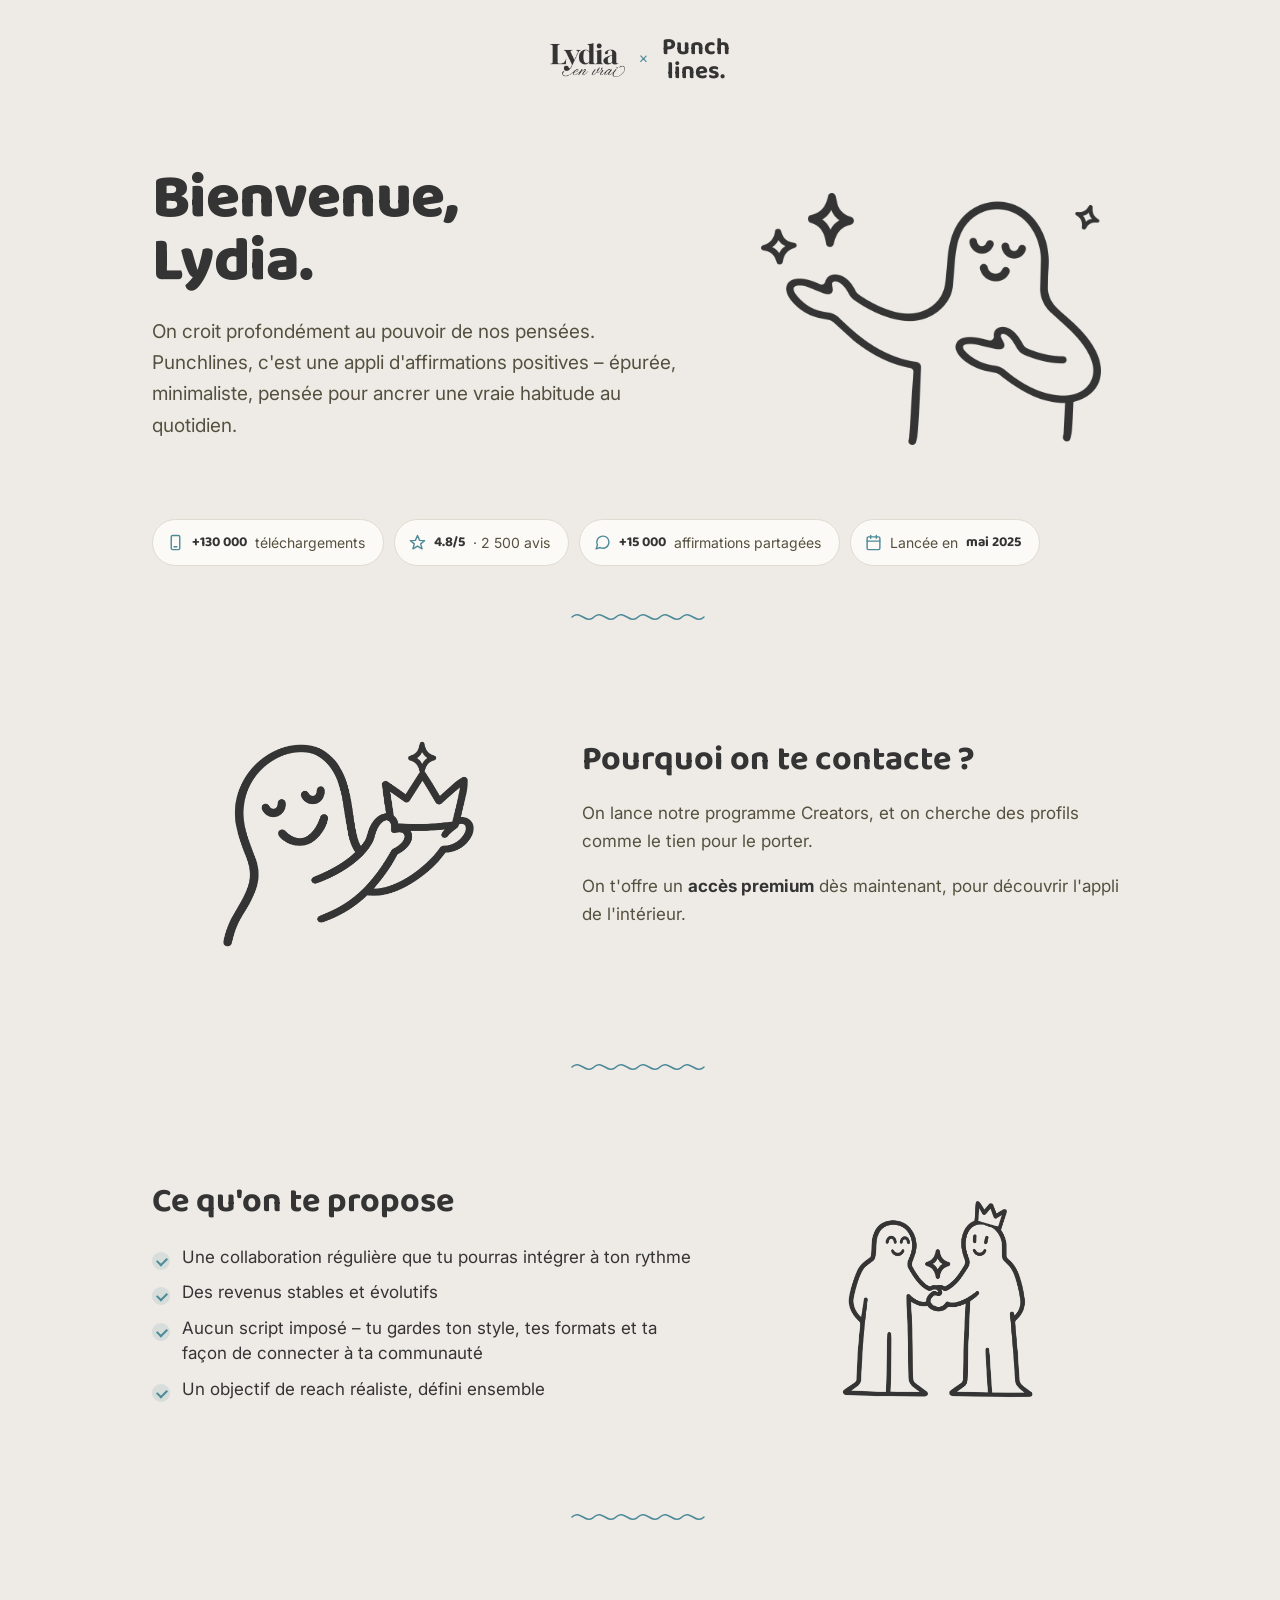
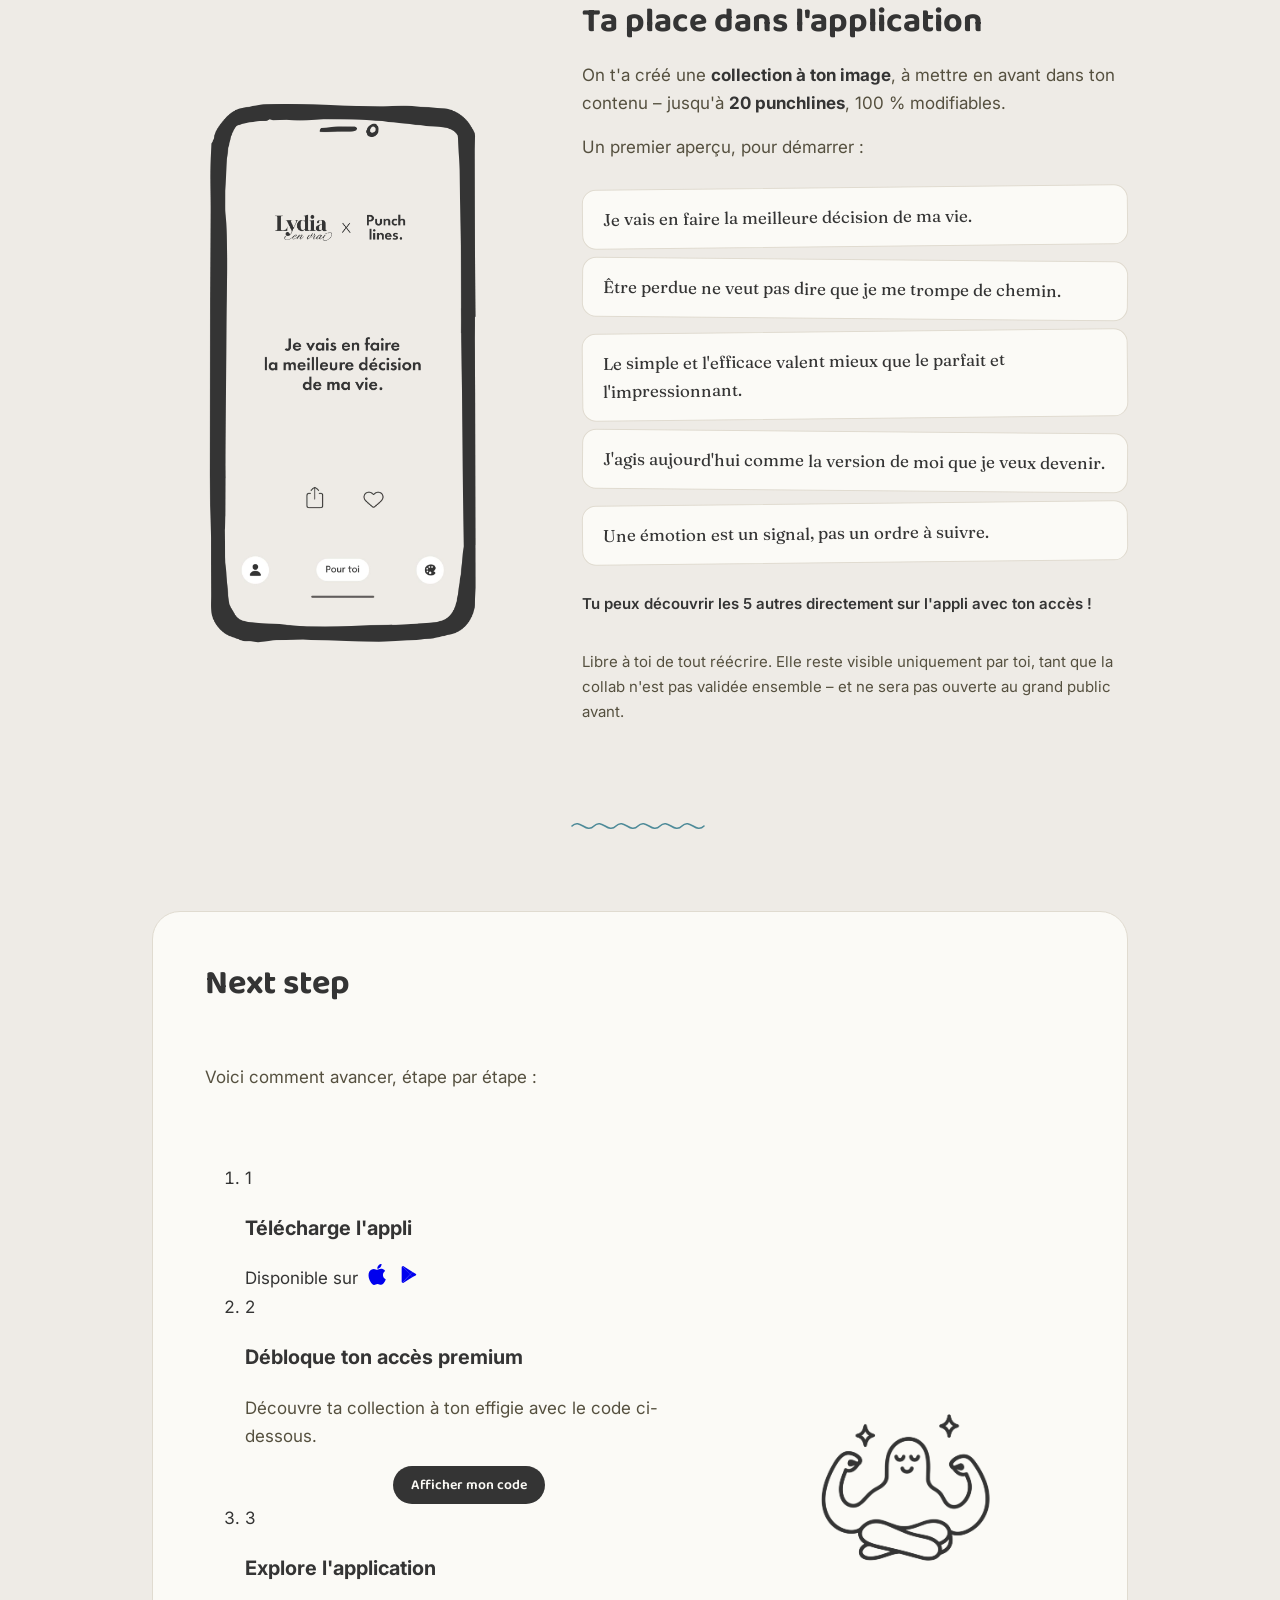
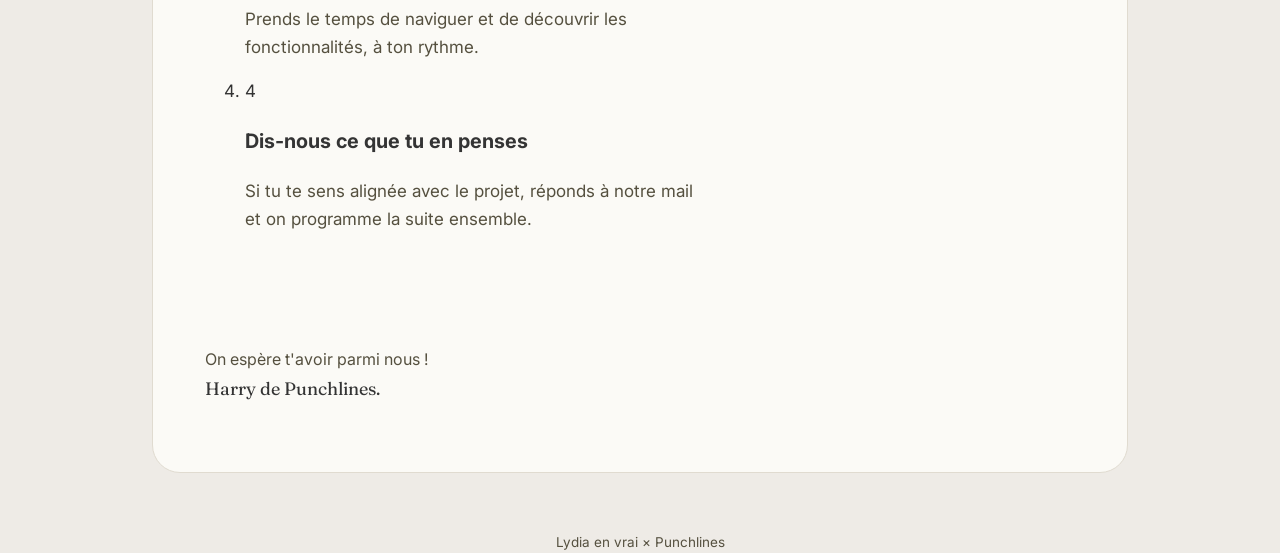
==== commit 15a2c5f3: "Update index.html" ====
--- a/lydiaenvrai/index.html
+++ b/lydiaenvrai/index.html
@@ -8,7 +8,7 @@
 <link rel="preconnect" href="https://fonts.googleapis.com">
 <link rel="preconnect" href="https://fonts.gstatic.com" crossorigin>
 <link href="https://fonts.googleapis.com/css2?family=Baloo+2:wght@500;600;700;800&family=Fraunces:ital,wght@0,600;0,700;1,500&family=Caveat:wght@600&family=Inter:wght@400;500;600&display=swap" rel="stylesheet">
-<link rel="stylesheet" href="styles.css?v=16">
+<link rel="stylesheet" href="styles.css?v=19">
 </head>
 <body>
 
@@ -151,37 +151,68 @@
   <section class="block wrap" id="commencer">
     <div class="cta">
       <h2>Next step</h2>
-      <p class="cta-intro">
-        Pour démarrer : télécharge l'appli et débloque ton accès premium et la
-        collection à ton effigie avec le code. On te laisse le temps de découvrir
-        tranquillement tout cela, et n'hésite pas à revenir vers nous si tu as des
-        questions ou si le projet te parle et que tu souhaites aller plus loin.
-      </p>
-
-      <div class="art">
-        <img src="images/meditation.png" alt="Illustration d'un personnage assis en tailleur, les bras levés en signe de force">
-        <div class="promo">
-          <span class="promo-label">Ton code d'accès premium</span>
-          <button type="button" id="revealCode" class="promo-reveal">Afficher mon code</button>
-          <span class="promo-code" id="promoCode" hidden>LYDIAENVRAI-67ACZU</span>
-        </div>
-      </div>
-
-      <div class="stores">
-        <a class="store-btn" href="https://apps.apple.com/app/apple-store/id6744821000?pt=125279170&ct=website&mt=8" target="_blank" rel="noopener">
-          <svg width="17" height="17" viewBox="0 0 24 24" fill="currentColor"><path d="M17.05 12.536c-.03-3.06 2.497-4.53 2.61-4.6-1.424-2.08-3.636-2.365-4.42-2.398-1.883-.19-3.674 1.11-4.63 1.11-.958 0-2.428-1.083-3.99-1.053-2.053.03-3.944 1.194-5 3.037-2.133 3.698-.546 9.176 1.532 12.18 1.017 1.47 2.23 3.116 3.82 3.057 1.535-.062 2.114-.98 3.97-.98 1.856 0 2.38.98 4 .95 1.653-.03 2.7-1.5 3.71-2.98 1.17-1.71 1.65-3.37 1.68-3.45-.037-.017-3.22-1.237-3.25-4.9zM14.24 3.66c.84-1.02 1.41-2.44 1.25-3.86-1.21.05-2.68.81-3.55 1.83-.78.9-1.47 2.35-1.28 3.73 1.35.1 2.73-.68 3.58-1.7z"/></svg>
-          Télécharger sur l'App Store
-        </a>
-        <a class="store-btn" href="https://play.google.com/store/apps/details?id=fr.harryjmg.punchlines" target="_blank" rel="noopener">
-          <svg width="17" height="17" viewBox="0 0 24 24" fill="currentColor"><path d="M3.6 2.6c-.35.35-.55.85-.55 1.5v15.8c0 .65.2 1.15.55 1.5l.1.08L12.6 12v-.2L3.7 2.52l-.1.08z"/><path d="M15.5 15l-2.9-2.9v-.2l2.9-2.9.07.04 3.44 1.96c.98.56.98 1.44 0 2l-3.44 1.96-.07.04z"/><path d="M15.57 14.96 12.6 12 3.7 21.48c.34.36.9.4 1.53.05l10.34-6.57"/><path d="M15.57 9.04 5.23 2.47c-.63-.35-1.19-.3-1.53.06L12.6 12l2.97-2.96z"/></svg>
-          Disponible sur Google Play
-        </a>
-      </div>
+      <p class="cta-intro">Voici comment avancer, étape par étape :</p>
+
+      <ol class="steps">
+        <li class="step">
+          <span class="step-num">1</span>
+          <div class="step-body">
+            <h3>Télécharge l'appli</h3>
+            <div class="stores">
+              <span class="stores-label">Disponible sur</span>
+              <a class="store-icon" href="https://apps.apple.com/app/apple-store/id6744821000?pt=125279170&ct=website&mt=8" target="_blank" rel="noopener" aria-label="App Store">
+                <svg width="21" height="21" viewBox="0 0 24 24" fill="currentColor"><path d="M17.05 12.536c-.03-3.06 2.497-4.53 2.61-4.6-1.424-2.08-3.636-2.365-4.42-2.398-1.883-.19-3.674 1.11-4.63 1.11-.958 0-2.428-1.083-3.99-1.053-2.053.03-3.944 1.194-5 3.037-2.133 3.698-.546 9.176 1.532 12.18 1.017 1.47 2.23 3.116 3.82 3.057 1.535-.062 2.114-.98 3.97-.98 1.856 0 2.38.98 4 .95 1.653-.03 2.7-1.5 3.71-2.98 1.17-1.71 1.65-3.37 1.68-3.45-.037-.017-3.22-1.237-3.25-4.9zM14.24 3.66c.84-1.02 1.41-2.44 1.25-3.86-1.21.05-2.68.81-3.55 1.83-.78.9-1.47 2.35-1.28 3.73 1.35.1 2.73-.68 3.58-1.7z"/></svg>
+              </a>
+              <a class="store-icon" href="https://play.google.com/store/apps/details?id=fr.harryjmg.punchlines" target="_blank" rel="noopener" aria-label="Google Play">
+                <svg width="21" height="21" viewBox="0 0 24 24" fill="currentColor"><path d="M3.6 2.6c-.35.35-.55.85-.55 1.5v15.8c0 .65.2 1.15.55 1.5l.1.08L12.6 12v-.2L3.7 2.52l-.1.08z"/><path d="M15.5 15l-2.9-2.9v-.2l2.9-2.9.07.04 3.44 1.96c.98.56.98 1.44 0 2l-3.44 1.96-.07.04z"/><path d="M15.57 14.96 12.6 12 3.7 21.48c.34.36.9.4 1.53.05l10.34-6.57"/><path d="M15.57 9.04 5.23 2.47c-.63-.35-1.19-.3-1.53.06L12.6 12l2.97-2.96z"/></svg>
+              </a>
+            </div>
+          </div>
+        </li>
+
+        <li class="step">
+          <span class="step-num">2</span>
+          <div class="step-body">
+            <h3>Débloque ton accès premium</h3>
+            <p>Découvre ta collection à ton effigie avec le code ci-dessous.</p>
+            <div class="promo">
+              <button type="button" id="revealCode" class="promo-reveal">Afficher mon code</button>
+              <div class="promo-code-row" id="promoCodeRow" hidden>
+                <span class="promo-code" id="promoCode">LYDIAENVRAI-67ACZU</span>
+                <button type="button" id="copyCode" class="copy-btn" aria-label="Copier le code">
+                  <svg id="copyIcon" width="16" height="16" viewBox="0 0 24 24" fill="none" stroke="currentColor" stroke-width="2" stroke-linecap="round" stroke-linejoin="round"><rect x="9" y="9" width="12" height="12" rx="2"/><path d="M5 15H4a2 2 0 0 1-2-2V4a2 2 0 0 1 2-2h9a2 2 0 0 1 2 2v1"/></svg>
+                  <svg id="checkIcon" width="16" height="16" viewBox="0 0 24 24" fill="none" stroke="currentColor" stroke-width="2" stroke-linecap="round" stroke-linejoin="round" hidden><polyline points="20 6 9 17 4 12"/></svg>
+                </button>
+              </div>
+            </div>
+          </div>
+        </li>
+
+        <li class="step">
+          <span class="step-num">3</span>
+          <div class="step-body">
+            <h3>Explore l'application</h3>
+            <p>Prends le temps de naviguer et de découvrir les fonctionnalités, à ton rythme.</p>
+          </div>
+        </li>
+
+        <li class="step">
+          <span class="step-num">4</span>
+          <div class="step-body">
+            <h3>Dis-nous ce que tu en penses</h3>
+            <p>Si tu te sens alignée avec le projet, réponds à notre mail et on programme la suite ensemble.</p>
+          </div>
+        </li>
+      </ol>
 
       <p class="sign">
         <span class="sign-line">On espère t'avoir parmi nous !</span><br>
         <span class="sign-name">Harry de Punchlines.</span>
       </p>
+
+      <div class="art">
+        <img src="images/meditation.png" alt="Illustration d'un personnage assis en tailleur, les bras levés en signe de force">
+      </div>
     </div>
   </section>
 
@@ -194,8 +225,12 @@
 <script>
   (function () {
     var revealBtn = document.getElementById('revealCode');
+    var promoCodeRow = document.getElementById('promoCodeRow');
     var promoCode = document.getElementById('promoCode');
-    if (!revealBtn || !promoCode) return;
+    var copyBtn = document.getElementById('copyCode');
+    var copyIcon = document.getElementById('copyIcon');
+    var checkIcon = document.getElementById('checkIcon');
+    if (!revealBtn || !promoCodeRow || !promoCode) return;
 
     var colors = ['#4e8b99', '#343434', '#c2932f', '#d98d80', '#fbfaf6'];
 
@@ -245,9 +280,38 @@
 
     revealBtn.addEventListener('click', function () {
       revealBtn.hidden = true;
-      promoCode.hidden = false;
-      burstConfetti(promoCode);
+      promoCodeRow.hidden = false;
+      burstConfetti(promoCodeRow);
     });
+
+    if (copyBtn) {
+      copyBtn.addEventListener('click', function () {
+        var text = promoCode.textContent.trim();
+        function showCopied() {
+          copyIcon.hidden = true;
+          checkIcon.hidden = false;
+          copyBtn.classList.add('copied');
+          setTimeout(function () {
+            copyIcon.hidden = false;
+            checkIcon.hidden = true;
+            copyBtn.classList.remove('copied');
+          }, 1600);
+        }
+        if (navigator.clipboard && navigator.clipboard.writeText) {
+          navigator.clipboard.writeText(text).then(showCopied);
+        } else {
+          var tmp = document.createElement('textarea');
+          tmp.value = text;
+          tmp.style.position = 'fixed';
+          tmp.style.opacity = '0';
+          document.body.appendChild(tmp);
+          tmp.select();
+          try { document.execCommand('copy'); } catch (e) {}
+          document.body.removeChild(tmp);
+          showCopied();
+        }
+      });
+    }
   })();
 </script>
 
--- a/lydiaenvrai/styles.css
+++ b/lydiaenvrai/styles.css
@@ -26,6 +26,7 @@
 html {
   scroll-behavior: smooth;
   overflow-x: hidden;
+  cursor: url("data:image/svg+xml,%3Csvg xmlns='http://www.w3.org/2000/svg' width='22' height='22' viewBox='0 0 24 24' fill='none' stroke='%23343434' stroke-width='2' stroke-linecap='round' stroke-linejoin='round'%3E%3Cpath d='M12 2c1 5 5 9 10 10-5 1-9 5-10 10-1-5-5-9-10-10 5-1 9-5 10-10z'/%3E%3C/svg%3E") 11 11, auto;
 }
 
 body {
@@ -303,13 +304,21 @@
   padding: 52px;
   display: grid;
   grid-template-columns: 1fr 0.7fr;
-  gap: 40px;
-  align-items: center;
+  gap: 40px 40px;
+  align-items: start;
+}
+
+.cta h2 { grid-column: 1; grid-row: 1; max-width: 18ch; align-self: start; }
+.cta .cta-intro { grid-column: 1; grid-row: 2; }
+.cta .stores { grid-column: 1; grid-row: 3; }
+.cta .sign { grid-column: 1; grid-row: 4; }
+.cta .art {
+  grid-column: 2;
+  grid-row: 1 / span 4;
+  align-self: center;
 }
 
 .cta .art img { max-width: 220px; }
-
-.cta h2 { max-width: 18ch; }
 
 .deadline {
   display: inline-flex;
@@ -444,6 +453,14 @@
   .hero-art { order: -1; }
   .hero-art img { max-width: 168px; margin: 0 auto; }
   .cta { padding: 34px 26px; border-radius: 22px; }
+  .cta h2,
+  .cta .cta-intro,
+  .cta .stores,
+  .cta .sign,
+  .cta .art {
+    grid-column: 1;
+    grid-row: auto;
+  }
   .art img { max-width: 200px; }
 }
 
@@ -451,13 +468,16 @@
   .wrap { padding: 0 24px; }
   section.block { padding-top: 44px; padding-bottom: 44px; }
   .top { padding-top: 28px; padding-bottom: 24px; }
-  .hero { padding-top: 0; padding-bottom: 20px; gap: 36px; }
+  .hero { padding-top: 22px; padding-bottom: 36px; gap: 32px; }
+  .hero .lede { margin-bottom: 0; }
+  .stats { justify-content: center; }
   .hero-art img { transform: translateX(-14px); }
   .affirmations li:nth-child(odd),
   .affirmations li:nth-child(even) {
     transform: none;
   }
   .cta { padding: 28px 20px; }
+  .cta .stores { justify-content: center; }
 }
 
 @media (max-width: 520px) {
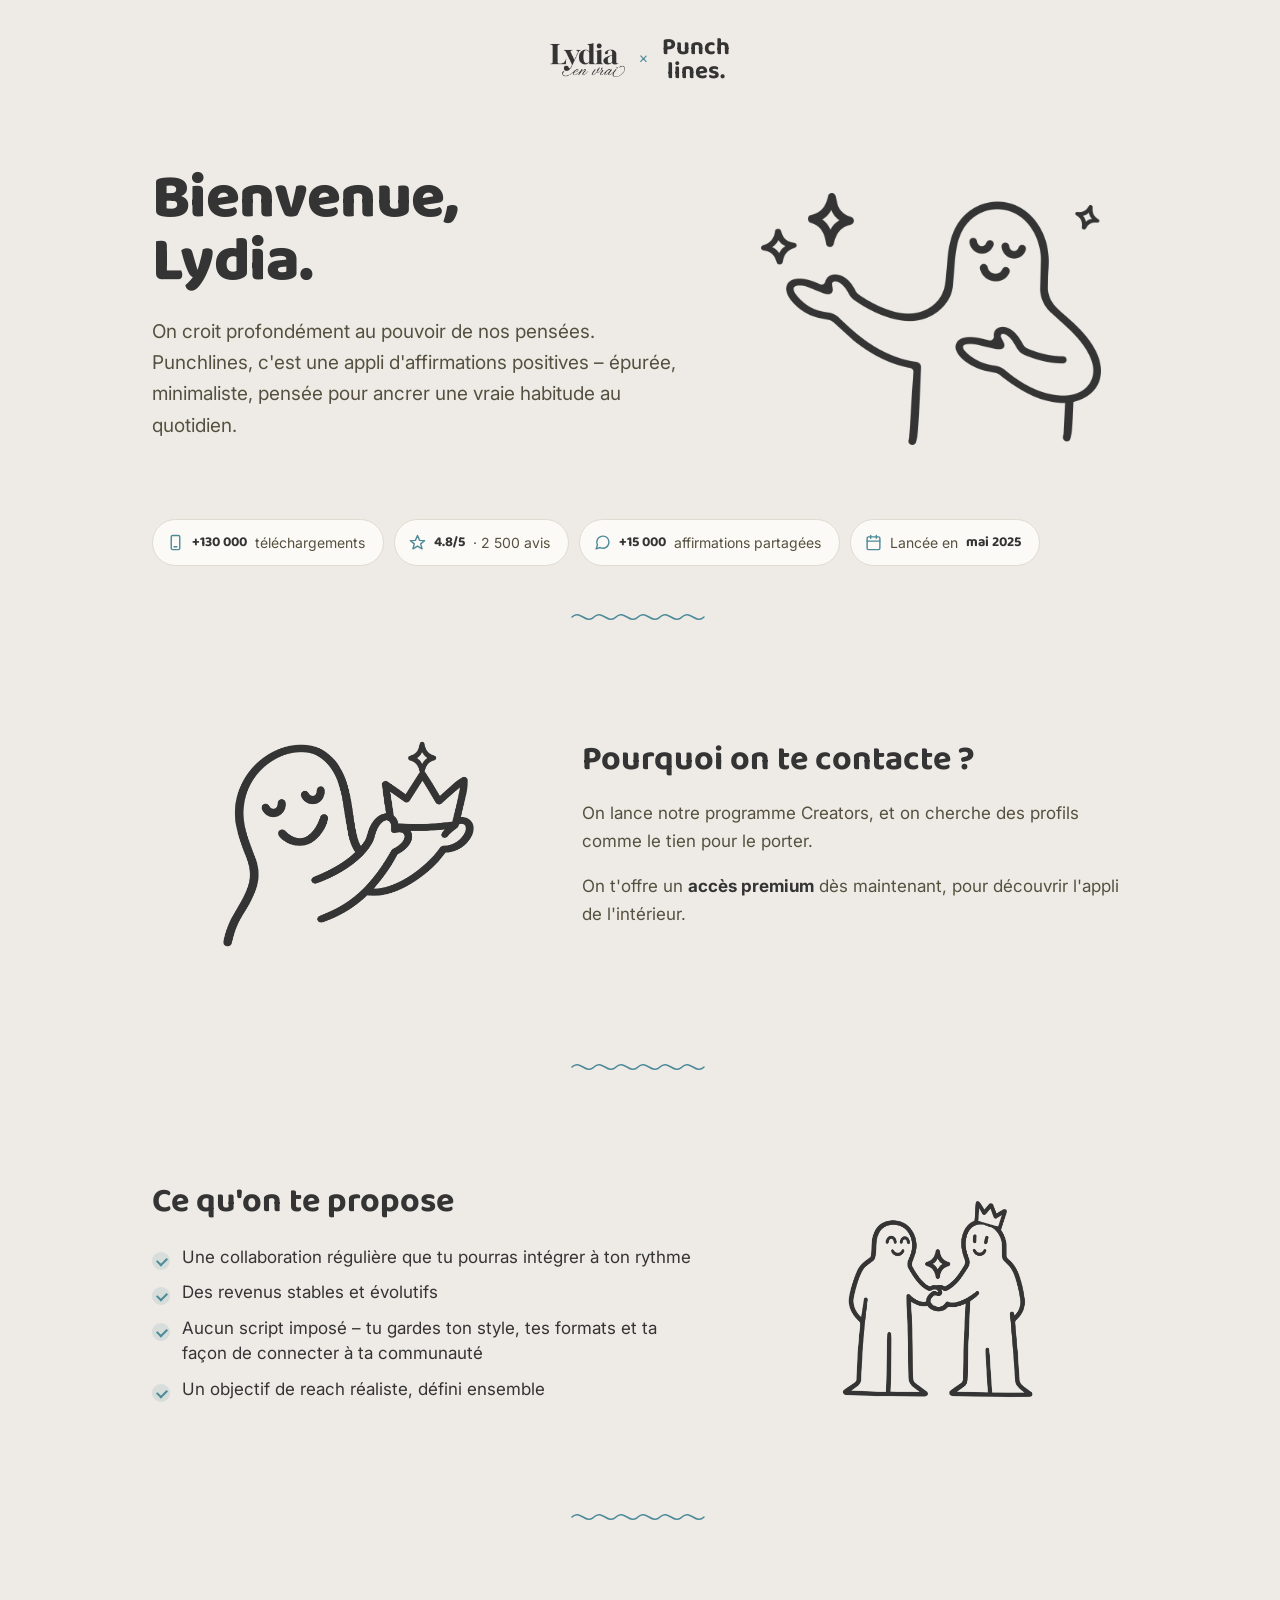
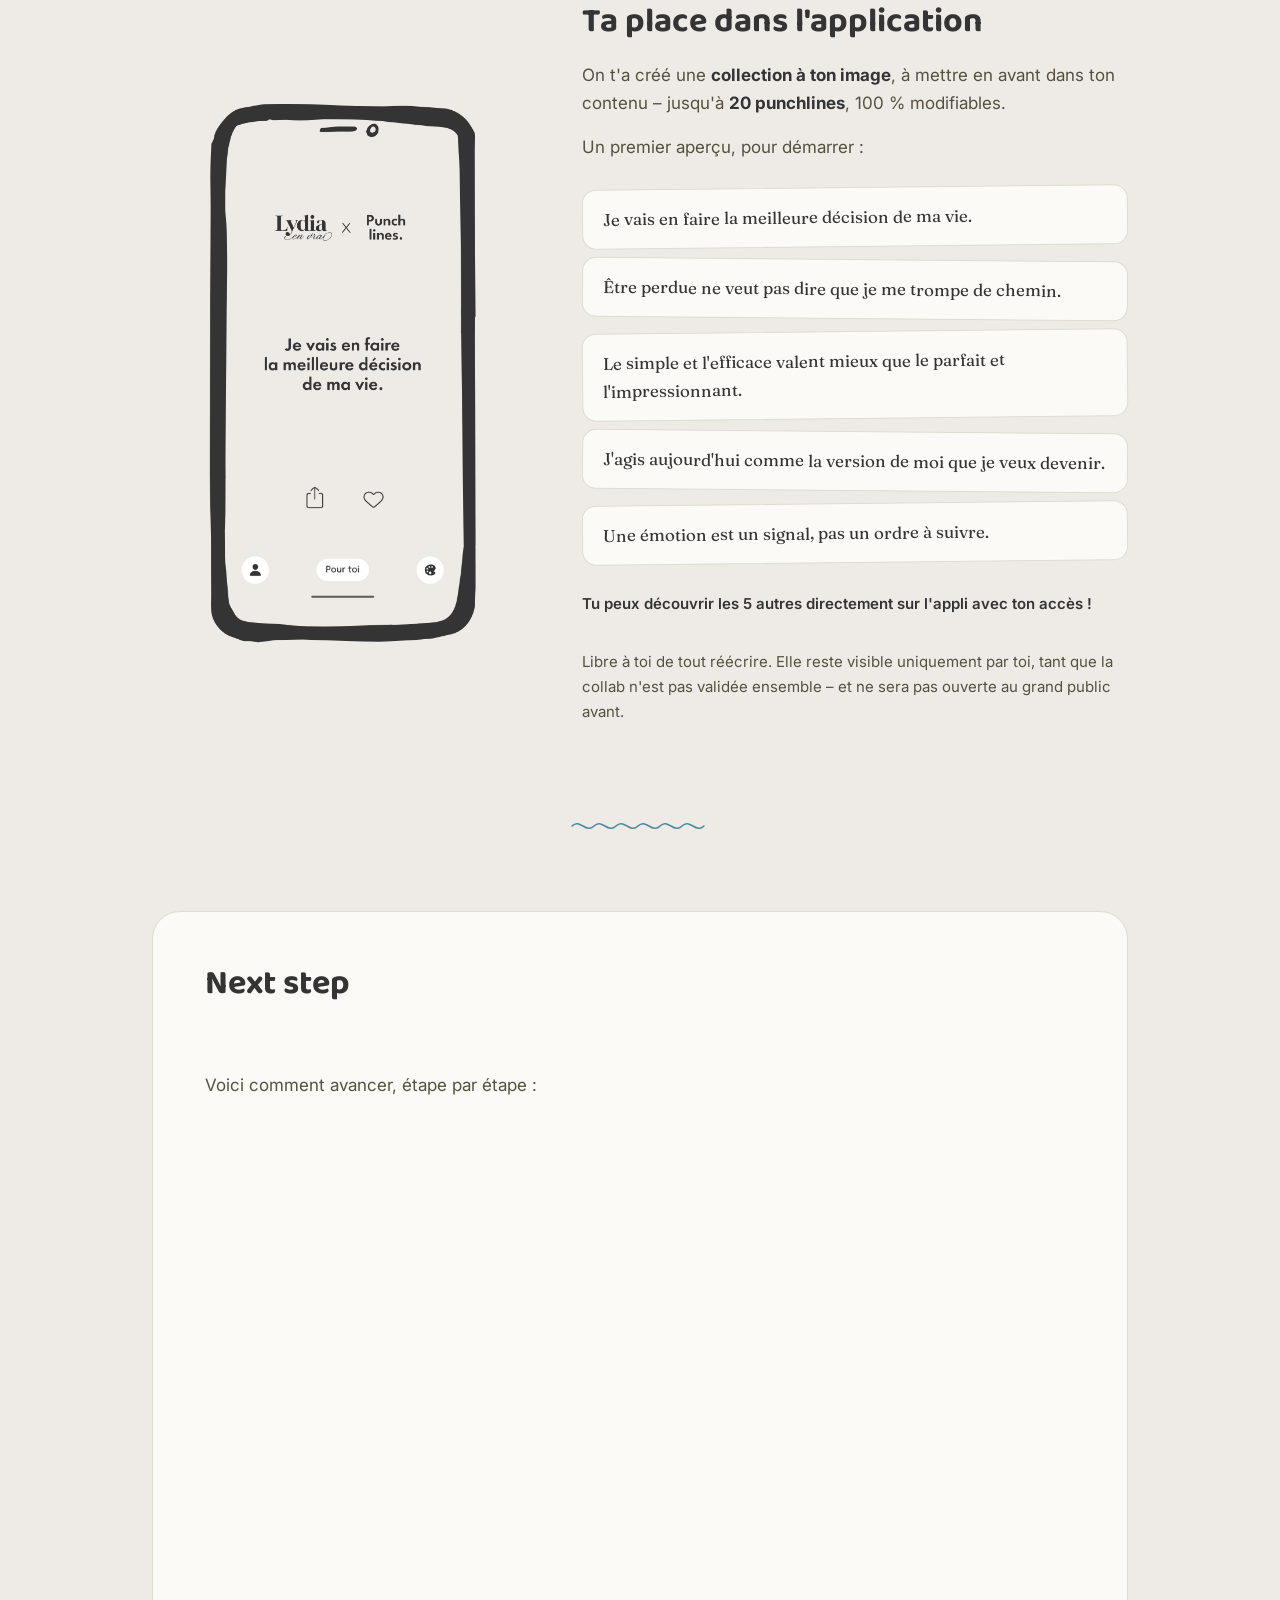
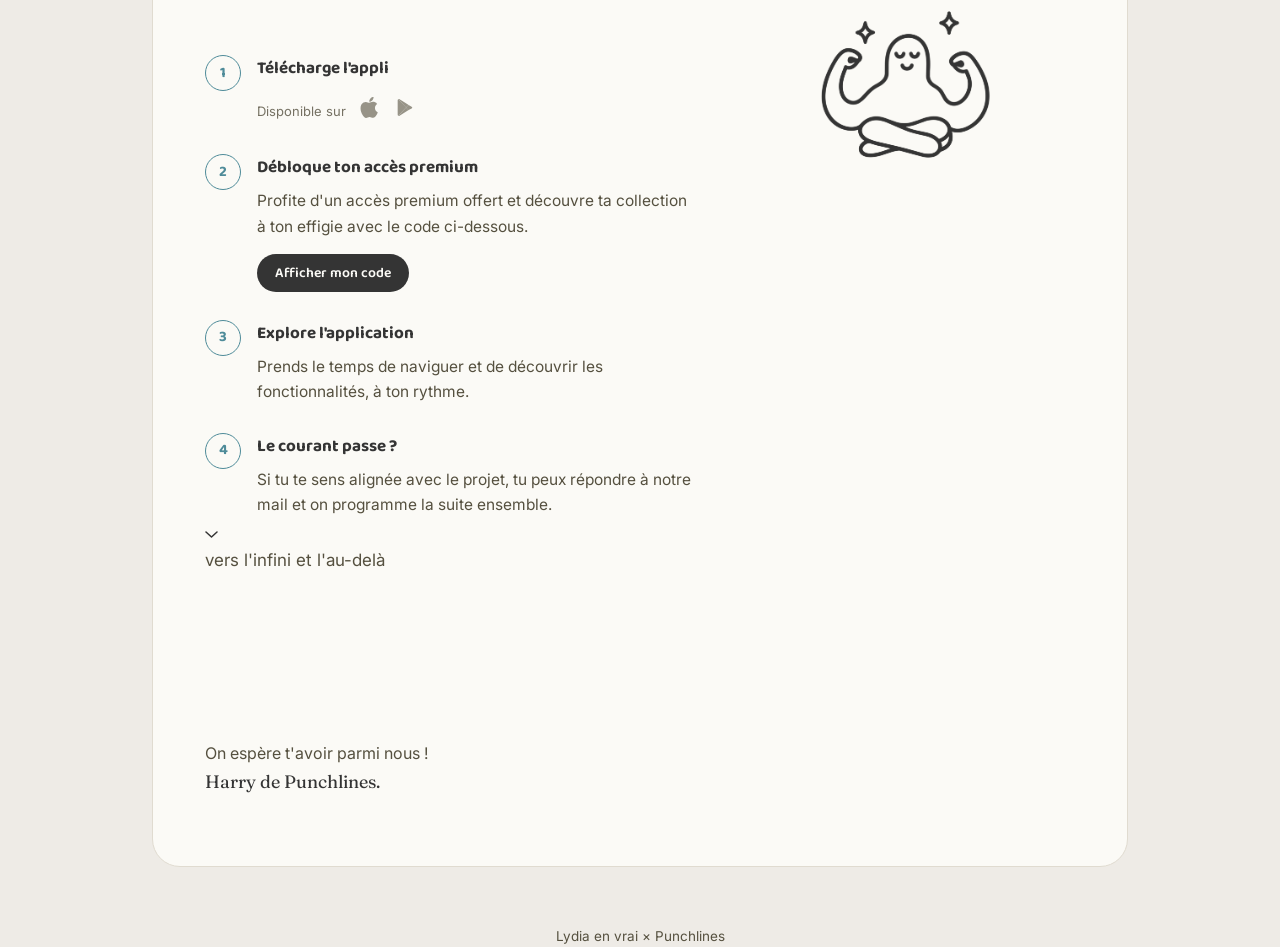
==== commit d27d9d05: "Update index.html" ====
--- a/lydiaenvrai/index.html
+++ b/lydiaenvrai/index.html
@@ -8,7 +8,7 @@
 <link rel="preconnect" href="https://fonts.googleapis.com">
 <link rel="preconnect" href="https://fonts.gstatic.com" crossorigin>
 <link href="https://fonts.googleapis.com/css2?family=Baloo+2:wght@500;600;700;800&family=Fraunces:ital,wght@0,600;0,700;1,500&family=Caveat:wght@600&family=Inter:wght@400;500;600&display=swap" rel="stylesheet">
-<link rel="stylesheet" href="styles.css?v=19">
+<link rel="stylesheet" href="styles.css?v=27">
 </head>
 <body>
 
@@ -150,10 +150,16 @@
   <!-- CTA -->
   <section class="block wrap" id="commencer">
     <div class="cta">
+      <div class="art">
+        <img src="images/meditation.png" alt="Illustration d'un personnage assis en tailleur, les bras levés en signe de force">
+      </div>
+
       <h2>Next step</h2>
       <p class="cta-intro">Voici comment avancer, étape par étape :</p>
 
-      <ol class="steps">
+      <div class="steps-wrap">
+        <div class="steps-line" aria-hidden="true"></div>
+        <ol class="steps">
         <li class="step">
           <span class="step-num">1</span>
           <div class="step-body">
@@ -174,7 +180,7 @@
           <span class="step-num">2</span>
           <div class="step-body">
             <h3>Débloque ton accès premium</h3>
-            <p>Découvre ta collection à ton effigie avec le code ci-dessous.</p>
+            <p>Profite d'un accès premium offert et découvre ta collection à ton effigie avec le code ci-dessous.</p>
             <div class="promo">
               <button type="button" id="revealCode" class="promo-reveal">Afficher mon code</button>
               <div class="promo-code-row" id="promoCodeRow" hidden>
@@ -199,20 +205,21 @@
         <li class="step">
           <span class="step-num">4</span>
           <div class="step-body">
-            <h3>Dis-nous ce que tu en penses</h3>
-            <p>Si tu te sens alignée avec le projet, réponds à notre mail et on programme la suite ensemble.</p>
+            <h3>Le courant passe ?</h3>
+            <p>Si tu te sens alignée avec le projet, tu peux répondre à notre mail et on programme la suite ensemble.</p>
           </div>
         </li>
       </ol>
+        <div class="steps-arrow" id="stepsArrow" aria-hidden="true">
+          <svg width="13" height="7" viewBox="0 0 13 7"><polyline points="1 1 6.5 6 12 1" fill="none" stroke="currentColor" stroke-width="1.5" stroke-linecap="round" stroke-linejoin="round"/></svg>
+        </div>
+        <p class="infinity-note" id="infinityNote">vers l'infini et l'au-delà</p>
+      </div>
 
       <p class="sign">
         <span class="sign-line">On espère t'avoir parmi nous !</span><br>
         <span class="sign-name">Harry de Punchlines.</span>
       </p>
-
-      <div class="art">
-        <img src="images/meditation.png" alt="Illustration d'un personnage assis en tailleur, les bras levés en signe de force">
-      </div>
     </div>
   </section>
 
@@ -221,6 +228,49 @@
 <footer class="wrap">
   Lydia en vrai × Punchlines
 </footer>
+
+<script>
+  (function () {
+    function positionStepsLine() {
+      var wrap = document.querySelector('.steps-wrap');
+      var line = document.querySelector('.steps-line');
+      var arrow = document.getElementById('stepsArrow');
+      var note = document.getElementById('infinityNote');
+      var nums = document.querySelectorAll('.step-num');
+      var lastLi = document.querySelector('.steps li.step:last-child');
+      if (!wrap || !line || !nums.length || !lastLi) return;
+
+      var wrapRect = wrap.getBoundingClientRect();
+      var firstRect = nums[0].getBoundingClientRect();
+      var lastLiRect = lastLi.getBoundingClientRect();
+
+      var firstCenter = firstRect.top + firstRect.height / 2 - wrapRect.top;
+      var lastBottom = lastLiRect.bottom - wrapRect.top;
+      var tail = 26;
+      var arrowY = lastBottom + tail;
+
+      line.style.top = firstCenter + 'px';
+      line.style.height = (arrowY - firstCenter) + 'px';
+
+      if (arrow) {
+        arrow.style.top = arrowY + 'px';
+      }
+      if (note) {
+        note.style.top = (arrowY + 18) + 'px';
+      }
+
+      wrap.style.paddingBottom = (tail + 44) + 'px';
+    }
+
+    window.addEventListener('load', positionStepsLine);
+    window.addEventListener('resize', positionStepsLine);
+    if (document.fonts && document.fonts.ready) {
+      document.fonts.ready.then(positionStepsLine);
+    }
+    setTimeout(positionStepsLine, 300);
+    window.positionStepsLine = positionStepsLine;
+  })();
+</script>
 
 <script>
   (function () {
@@ -282,6 +332,9 @@
       revealBtn.hidden = true;
       promoCodeRow.hidden = false;
       burstConfetti(promoCodeRow);
+      if (window.positionStepsLine) {
+        requestAnimationFrame(window.positionStepsLine);
+      }
     });
 
     if (copyBtn) {
--- a/lydiaenvrai/styles.css
+++ b/lydiaenvrai/styles.css
@@ -309,8 +309,8 @@
 }
 
 .cta h2 { grid-column: 1; grid-row: 1; max-width: 18ch; align-self: start; }
-.cta .cta-intro { grid-column: 1; grid-row: 2; }
-.cta .stores { grid-column: 1; grid-row: 3; }
+.cta .cta-intro { grid-column: 1; grid-row: 2; margin-top: 8px; }
+.cta .steps { grid-column: 1; grid-row: 3; }
 .cta .sign { grid-column: 1; grid-row: 4; }
 .cta .art {
   grid-column: 2;
@@ -318,7 +318,53 @@
   align-self: center;
 }
 
-.cta .art img { max-width: 220px; }
+.cta .art img { max-width: 220px; margin: 0 auto; display: block; }
+
+/* steps */
+.steps {
+  list-style: none;
+  margin: 30px 0 0;
+  padding: 0;
+  display: grid;
+  gap: 28px;
+}
+
+.step {
+  display: grid;
+  grid-template-columns: 36px 1fr;
+  gap: 16px;
+  align-items: start;
+}
+
+.step-num {
+  width: 36px;
+  height: 36px;
+  border-radius: 50%;
+  border: 1.5px solid var(--gold-deep);
+  color: var(--gold-deep);
+  font-family: var(--display);
+  font-weight: 700;
+  font-size: 15px;
+  display: flex;
+  align-items: center;
+  justify-content: center;
+  flex: none;
+}
+
+.step-body h3 {
+  font-family: var(--display);
+  font-weight: 700;
+  font-size: 17px;
+  color: var(--ink);
+  margin: 0 0 6px;
+}
+
+.step-body p {
+  color: var(--ink-soft);
+  font-size: 15.5px;
+  margin: 0;
+  max-width: 52ch;
+}
 
 .deadline {
   display: inline-flex;
@@ -337,15 +383,18 @@
 .promo {
   display: flex;
   flex-direction: column;
-  align-items: center;
-  gap: 10px;
-  margin-top: 6px;
-  text-align: center;
-}
-
-.promo-label {
-  font-size: 13px;
-  color: var(--ink-soft);
+  gap: 12px;
+  margin-top: 14px;
+}
+
+.promo-code-row {
+  display: flex;
+  align-items: center;
+  gap: 8px;
+}
+
+.promo-code-row[hidden] {
+  display: none;
 }
 
 .promo-code {
@@ -356,11 +405,36 @@
   background: var(--cream);
   border: 1px dashed var(--cream-deep);
   border-radius: 8px;
-  padding: 5px 12px;
+  padding: 8px 14px;
   letter-spacing: 0.02em;
 }
 
+.copy-btn {
+  display: inline-flex;
+  align-items: center;
+  justify-content: center;
+  width: 34px;
+  height: 34px;
+  flex: none;
+  background: var(--ink);
+  color: var(--paper);
+  border: none;
+  border-radius: 8px;
+  cursor: pointer;
+  transition: background 0.15s ease, transform 0.15s ease;
+}
+
+.copy-btn:hover {
+  background: var(--gold-deep);
+  transform: translateY(-1px);
+}
+
+.copy-btn.copied {
+  background: var(--gold-deep);
+}
+
 .promo-reveal {
+  align-self: flex-start;
   font-family: var(--display);
   font-weight: 600;
   font-size: 14px;
@@ -380,29 +454,26 @@
 
 .stores {
   display: flex;
-  flex-wrap: wrap;
-  gap: 10px;
-  margin-top: 16px;
-}
-
-.store-btn {
-  display: inline-flex;
-  align-items: center;
-  gap: 9px;
-  background: var(--ink);
-  color: var(--paper);
-  font-family: var(--display);
-  font-weight: 600;
-  font-size: 14.5px;
-  text-decoration: none;
-  padding: 13px 20px;
-  border-radius: 999px;
-  transition: transform 0.15s ease, background 0.15s ease;
-}
-
-.store-btn:hover {
-  background: var(--gold-deep);
-  transform: translateY(-1px);
+  align-items: center;
+  gap: 14px;
+  margin-top: 14px;
+}
+
+.stores-label {
+  font-size: 13px;
+  color: var(--ink-soft);
+  opacity: 0.8;
+}
+
+.store-icon {
+  color: var(--ink-soft);
+  opacity: 0.6;
+  transition: opacity 0.15s ease, color 0.15s ease;
+}
+
+.store-icon:hover {
+  opacity: 1;
+  color: var(--gold-deep);
 }
 
 .cta .art {
@@ -455,7 +526,7 @@
   .cta { padding: 34px 26px; border-radius: 22px; }
   .cta h2,
   .cta .cta-intro,
-  .cta .stores,
+  .cta .steps,
   .cta .sign,
   .cta .art {
     grid-column: 1;
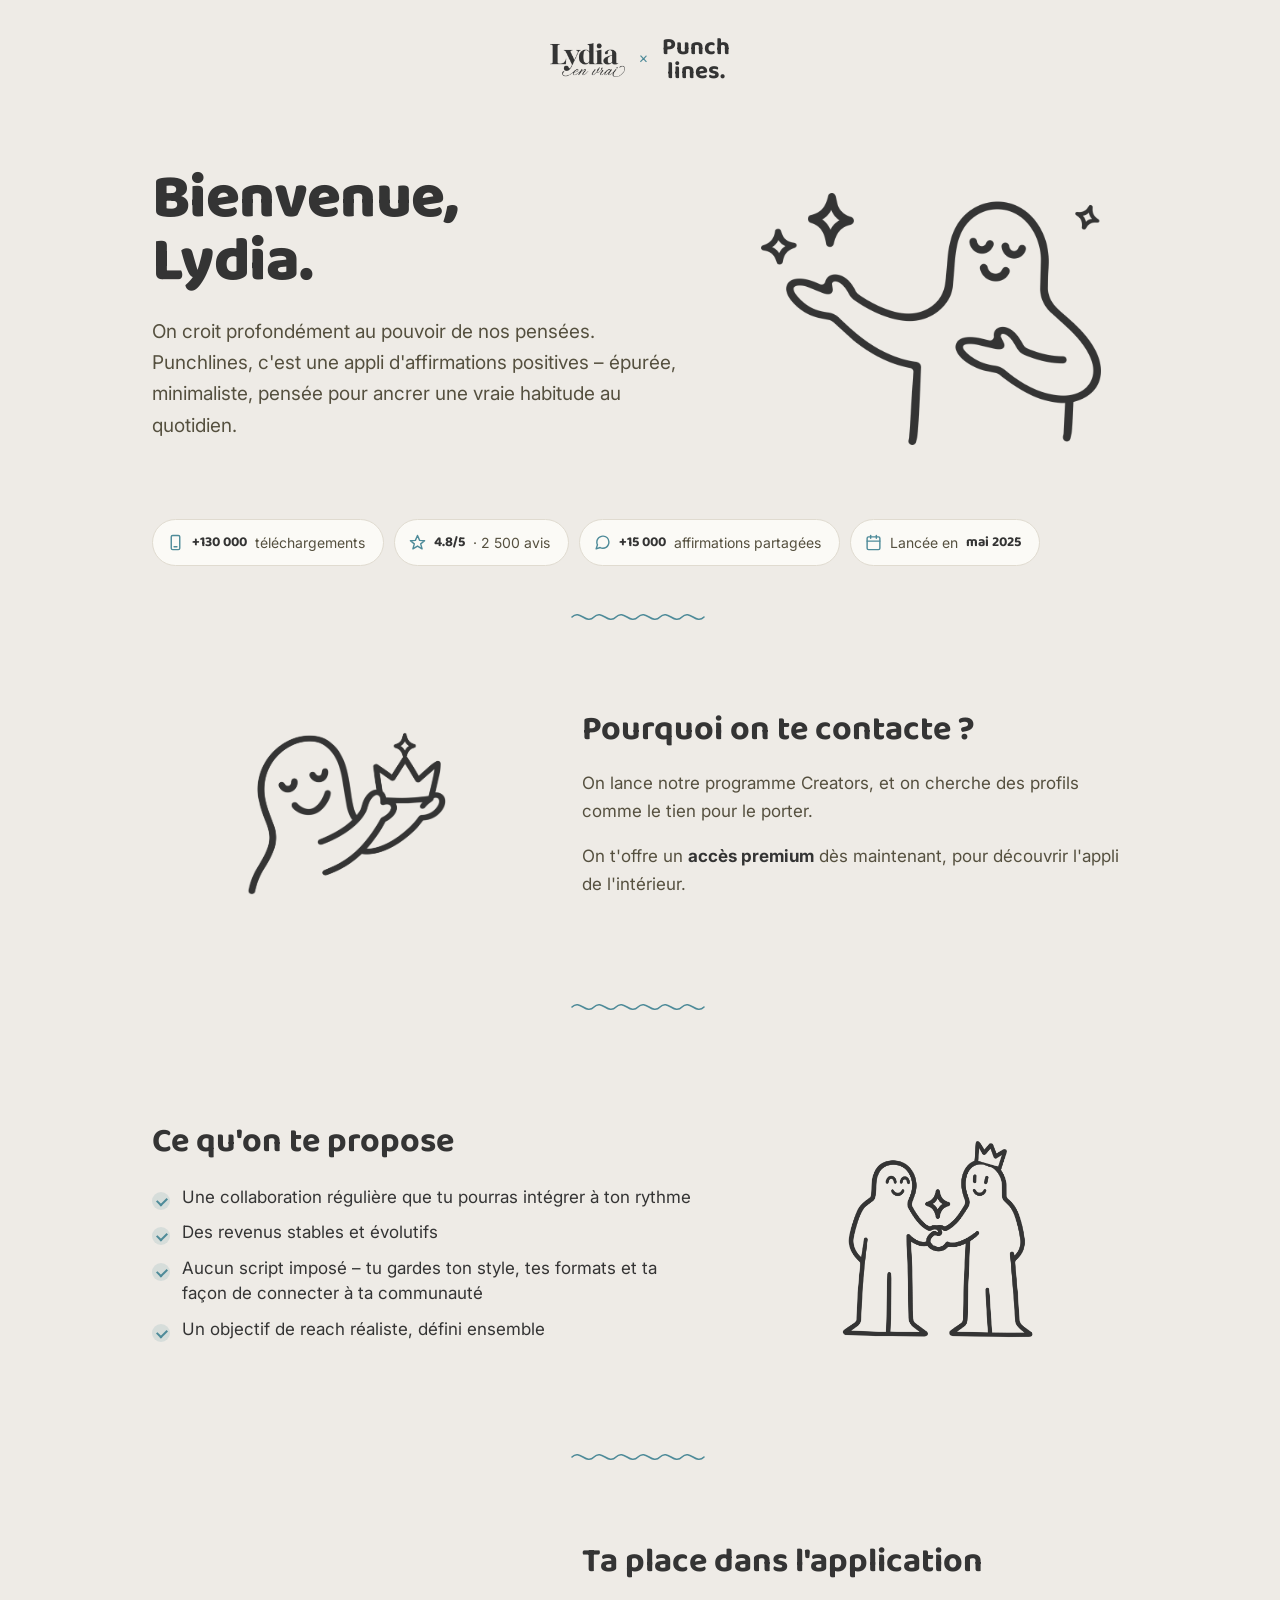
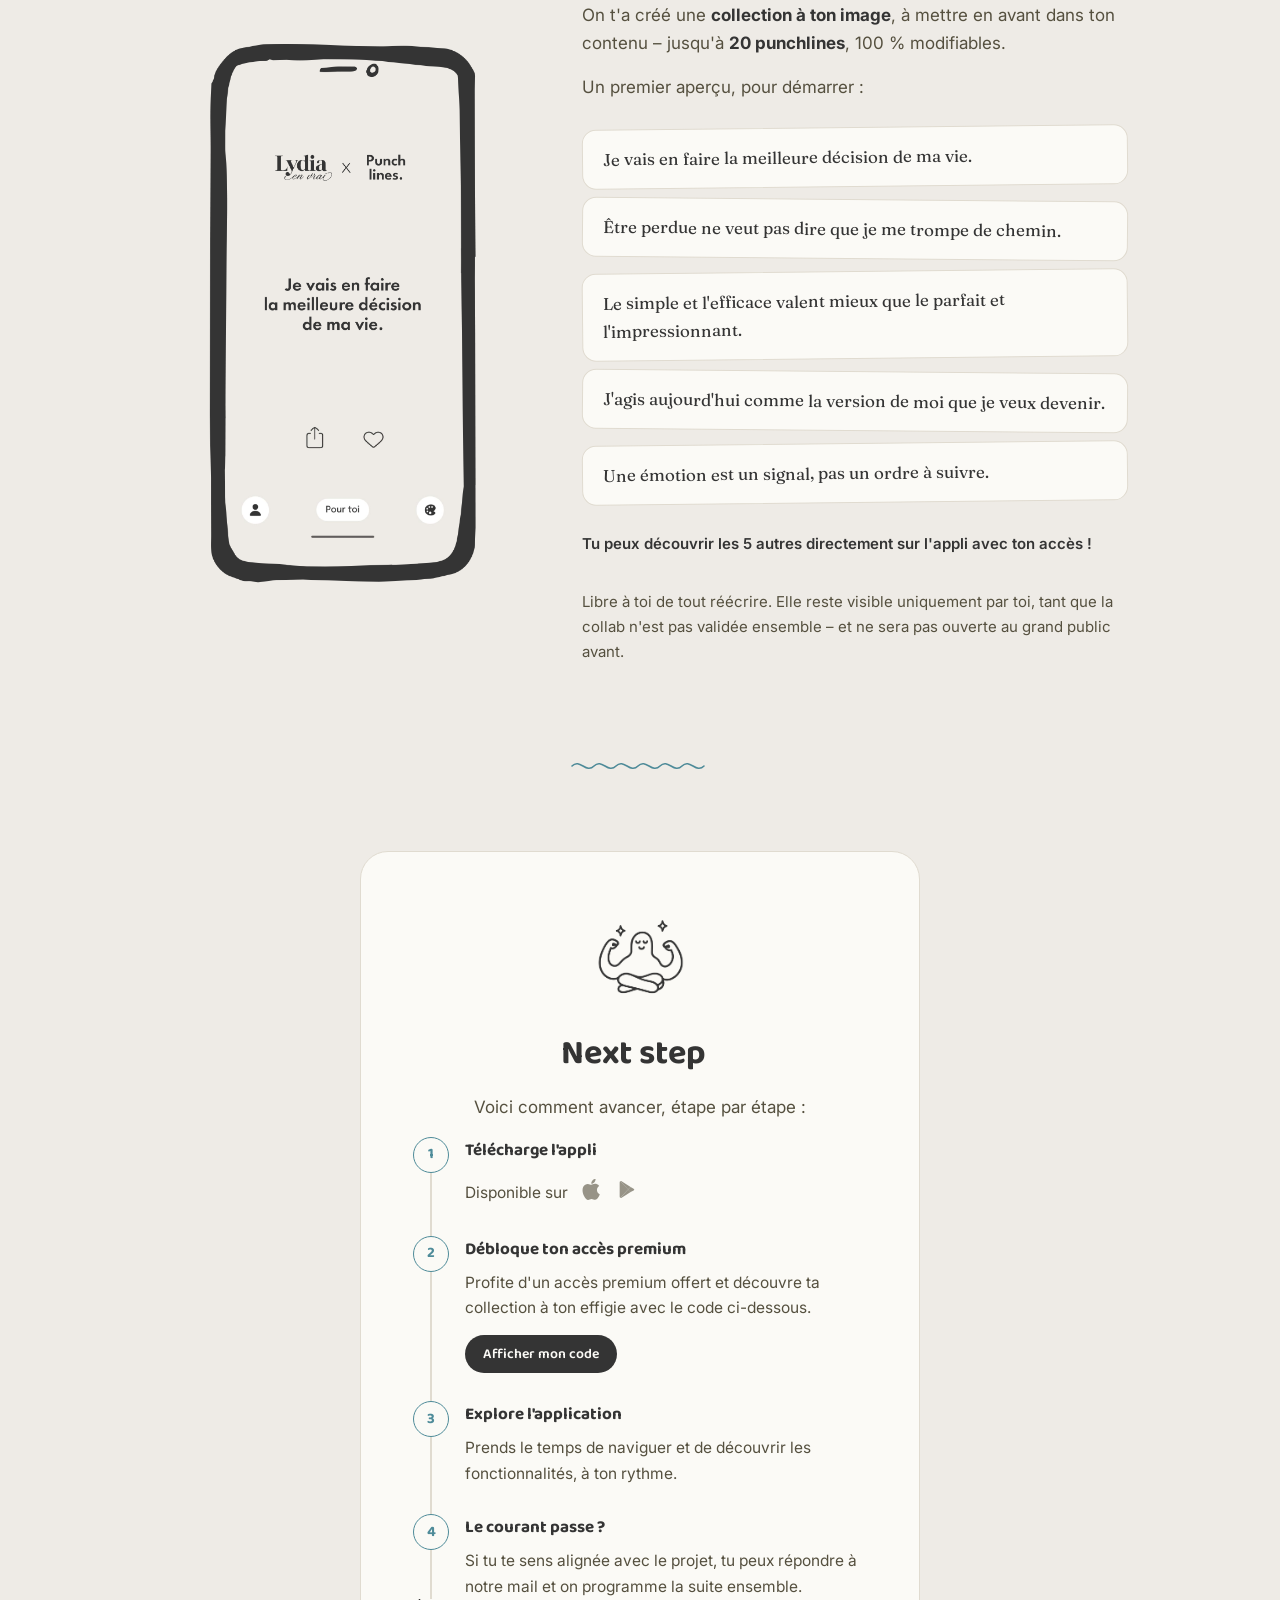
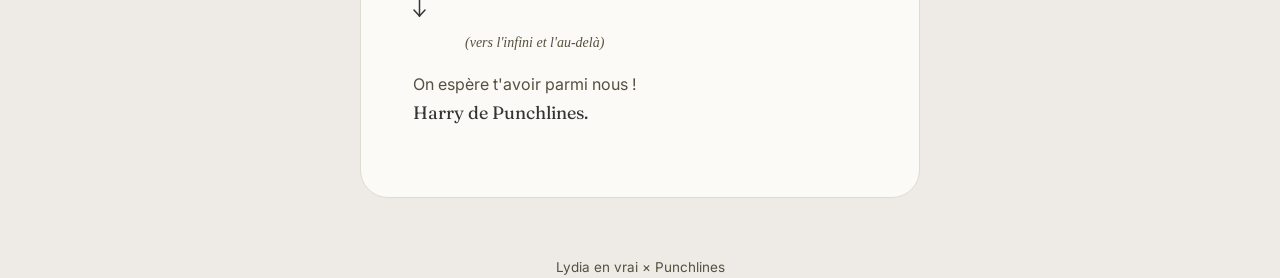
==== commit 1f1e2e9b: "Update index.html" ====
--- a/lydiaenvrai/index.html
+++ b/lydiaenvrai/index.html
@@ -8,7 +8,7 @@
 <link rel="preconnect" href="https://fonts.googleapis.com">
 <link rel="preconnect" href="https://fonts.gstatic.com" crossorigin>
 <link href="https://fonts.googleapis.com/css2?family=Baloo+2:wght@500;600;700;800&family=Fraunces:ital,wght@0,600;0,700;1,500&family=Caveat:wght@600&family=Inter:wght@400;500;600&display=swap" rel="stylesheet">
-<link rel="stylesheet" href="styles.css?v=27">
+<link rel="stylesheet" href="styles.css?v=31">
 </head>
 <body>
 
@@ -210,10 +210,14 @@
           </div>
         </li>
       </ol>
-        <div class="steps-arrow" id="stepsArrow" aria-hidden="true">
-          <svg width="13" height="7" viewBox="0 0 13 7"><polyline points="1 1 6.5 6 12 1" fill="none" stroke="currentColor" stroke-width="1.5" stroke-linecap="round" stroke-linejoin="round"/></svg>
+        <div class="steps-tail">
+          <svg class="tail-arrow" width="13" height="24" viewBox="0 0 13 24" aria-hidden="true">
+            <line x1="6.5" y1="0" x2="6.5" y2="17" stroke="currentColor" stroke-width="1.5" stroke-linecap="round"/>
+            <line x1="6.5" y1="17" x2="1" y2="11" stroke="currentColor" stroke-width="1.5" stroke-linecap="round"/>
+            <line x1="6.5" y1="17" x2="12" y2="11" stroke="currentColor" stroke-width="1.5" stroke-linecap="round"/>
+          </svg>
+          <p class="infinity-note">(vers l'infini et l'au-delà)</p>
         </div>
-        <p class="infinity-note" id="infinityNote">vers l'infini et l'au-delà</p>
       </div>
 
       <p class="sign">
@@ -234,8 +238,6 @@
     function positionStepsLine() {
       var wrap = document.querySelector('.steps-wrap');
       var line = document.querySelector('.steps-line');
-      var arrow = document.getElementById('stepsArrow');
-      var note = document.getElementById('infinityNote');
       var nums = document.querySelectorAll('.step-num');
       var lastLi = document.querySelector('.steps li.step:last-child');
       if (!wrap || !line || !nums.length || !lastLi) return;
@@ -246,20 +248,9 @@
 
       var firstCenter = firstRect.top + firstRect.height / 2 - wrapRect.top;
       var lastBottom = lastLiRect.bottom - wrapRect.top;
-      var tail = 26;
-      var arrowY = lastBottom + tail;
 
       line.style.top = firstCenter + 'px';
-      line.style.height = (arrowY - firstCenter) + 'px';
-
-      if (arrow) {
-        arrow.style.top = arrowY + 'px';
-      }
-      if (note) {
-        note.style.top = (arrowY + 18) + 'px';
-      }
-
-      wrap.style.paddingBottom = (tail + 44) + 'px';
+      line.style.height = (lastBottom - firstCenter) + 'px';
     }
 
     window.addEventListener('load', positionStepsLine);
--- a/lydiaenvrai/styles.css
+++ b/lydiaenvrai/styles.css
@@ -216,6 +216,10 @@
   margin: 0 auto;
 }
 
+#pourquoi .art img {
+  max-width: 220px;
+}
+
 /* ---------- collection cards ---------- */
 .affirmations {
   list-style: none;
@@ -302,31 +306,61 @@
   border: 1px solid var(--cream-deep);
   border-radius: 28px;
   padding: 52px;
-  display: grid;
-  grid-template-columns: 1fr 0.7fr;
-  gap: 40px 40px;
-  align-items: start;
-}
-
-.cta h2 { grid-column: 1; grid-row: 1; max-width: 18ch; align-self: start; }
-.cta .cta-intro { grid-column: 1; grid-row: 2; margin-top: 8px; }
-.cta .steps { grid-column: 1; grid-row: 3; }
-.cta .sign { grid-column: 1; grid-row: 4; }
+  max-width: 560px;
+  margin: 0 auto;
+}
+
 .cta .art {
-  grid-column: 2;
-  grid-row: 1 / span 4;
-  align-self: center;
-}
-
-.cta .art img { max-width: 220px; margin: 0 auto; display: block; }
+  display: flex;
+  justify-content: center;
+  margin-bottom: 20px;
+}
+
+.cta .art img { max-width: 110px; margin: 0 auto; display: block; }
+
+.cta h2 { text-align: center; }
+.cta .cta-intro { text-align: center; margin-top: 8px; }
 
 /* steps */
+.steps-wrap {
+  position: relative;
+  margin-top: 14px;
+}
+
+.steps-line {
+  position: absolute;
+  left: 17.25px;
+  top: 0;
+  width: 1.5px;
+  background: var(--cream-deep);
+  z-index: 0;
+}
+
 .steps {
   list-style: none;
-  margin: 30px 0 0;
+  margin: 0;
   padding: 0;
   display: grid;
   gap: 28px;
+}
+
+.infinity-note {
+  position: absolute;
+  left: 52px;
+  margin: 0;
+  font-family: var(--serif);
+  font-style: italic;
+  font-size: 14px;
+  color: var(--ink-soft);
+  white-space: nowrap;
+}
+
+.steps-arrow {
+  position: absolute;
+  left: 11px;
+  color: var(--cream-deep);
+  display: flex;
+  z-index: 1;
 }
 
 .step {
@@ -341,6 +375,7 @@
   height: 36px;
   border-radius: 50%;
   border: 1.5px solid var(--gold-deep);
+  background: var(--paper);
   color: var(--gold-deep);
   font-family: var(--display);
   font-weight: 700;
@@ -349,6 +384,8 @@
   align-items: center;
   justify-content: center;
   flex: none;
+  position: relative;
+  z-index: 1;
 }
 
 .step-body h3 {
@@ -460,9 +497,8 @@
 }
 
 .stores-label {
-  font-size: 13px;
-  color: var(--ink-soft);
-  opacity: 0.8;
+  font-size: 15.5px;
+  color: var(--ink-soft);
 }
 
 .store-icon {
@@ -474,13 +510,6 @@
 .store-icon:hover {
   opacity: 1;
   color: var(--gold-deep);
-}
-
-.cta .art {
-  display: flex;
-  flex-direction: column;
-  align-items: center;
-  gap: 24px;
 }
 
 .cta .sign {
@@ -512,8 +541,7 @@
 @media (max-width: 820px) {
   .hero,
   .split,
-  .split.reverse,
-  .cta {
+  .split.reverse {
     grid-template-columns: 1fr;
   }
   .split.reverse .art,
@@ -524,15 +552,8 @@
   .hero-art { order: -1; }
   .hero-art img { max-width: 168px; margin: 0 auto; }
   .cta { padding: 34px 26px; border-radius: 22px; }
-  .cta h2,
-  .cta .cta-intro,
-  .cta .steps,
-  .cta .sign,
-  .cta .art {
-    grid-column: 1;
-    grid-row: auto;
-  }
   .art img { max-width: 200px; }
+  #pourquoi .art img { max-width: 170px; }
 }
 
 @media (max-width: 640px) {
